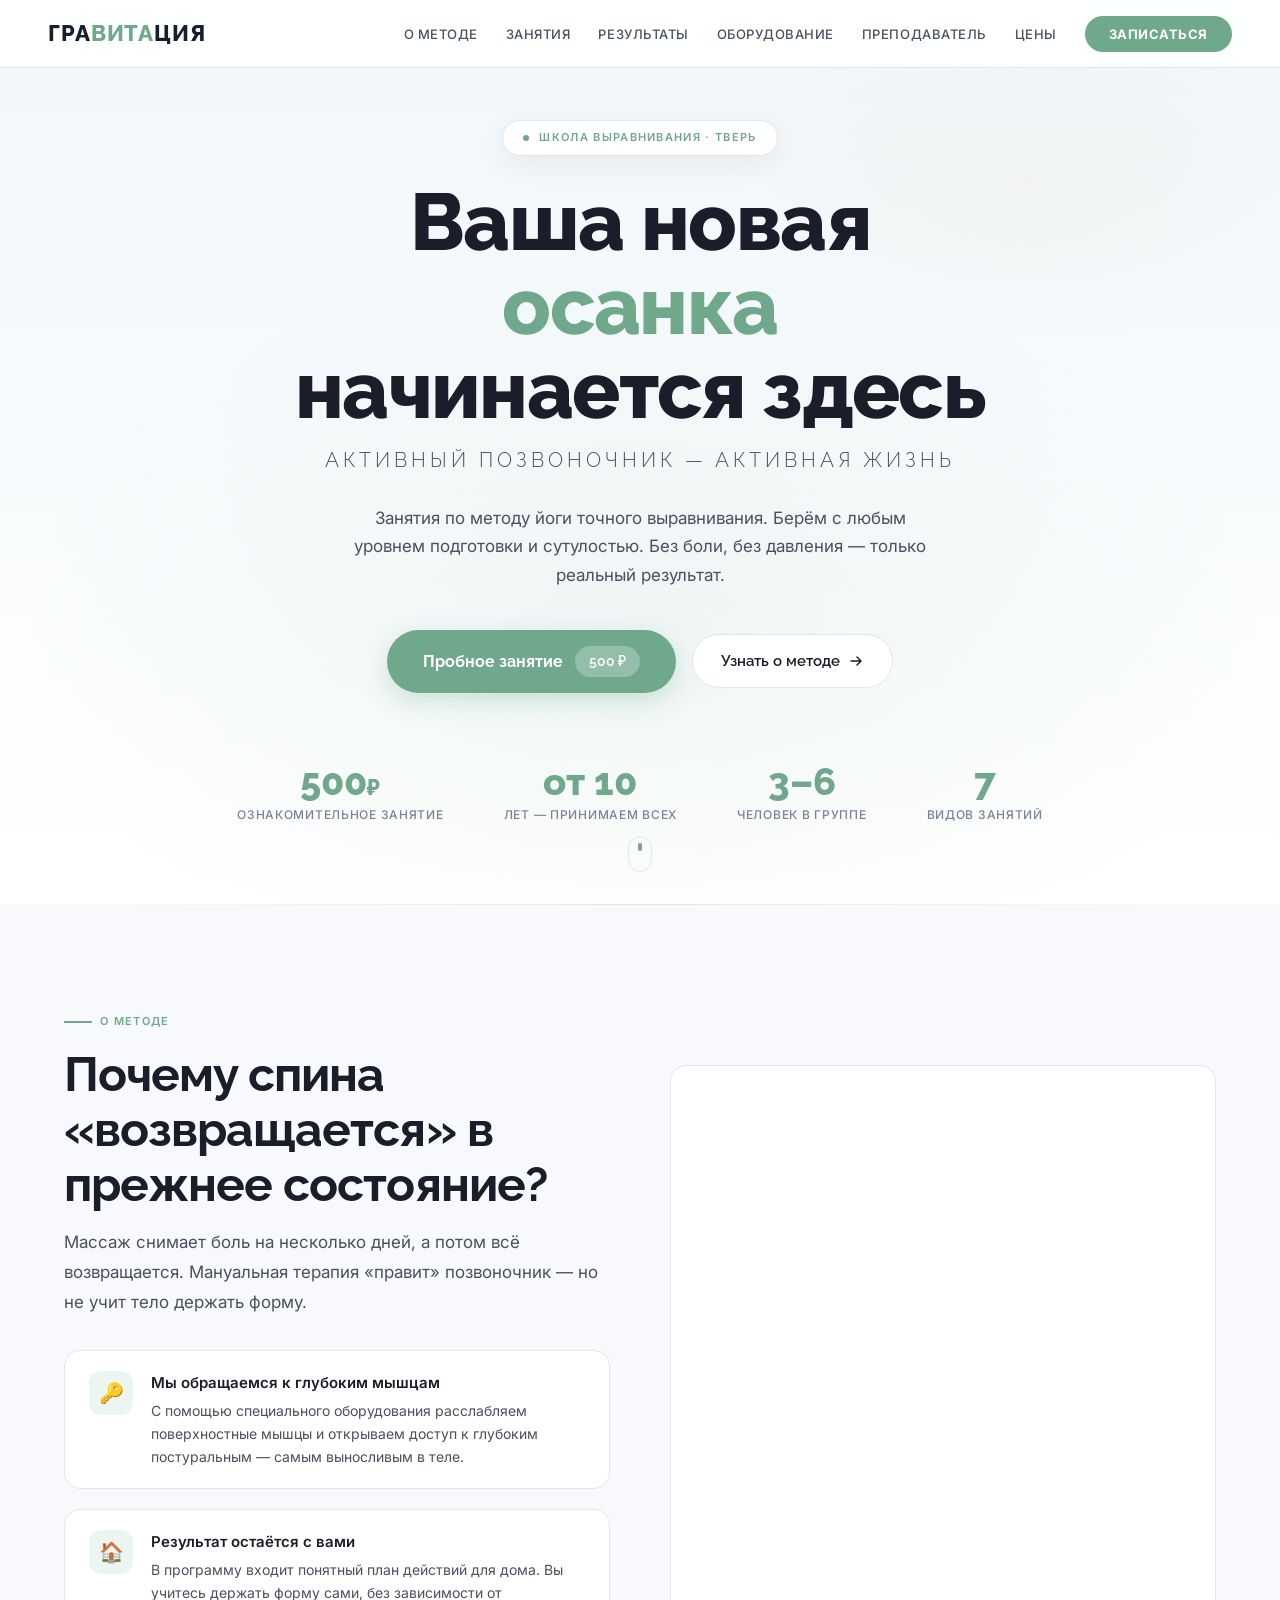
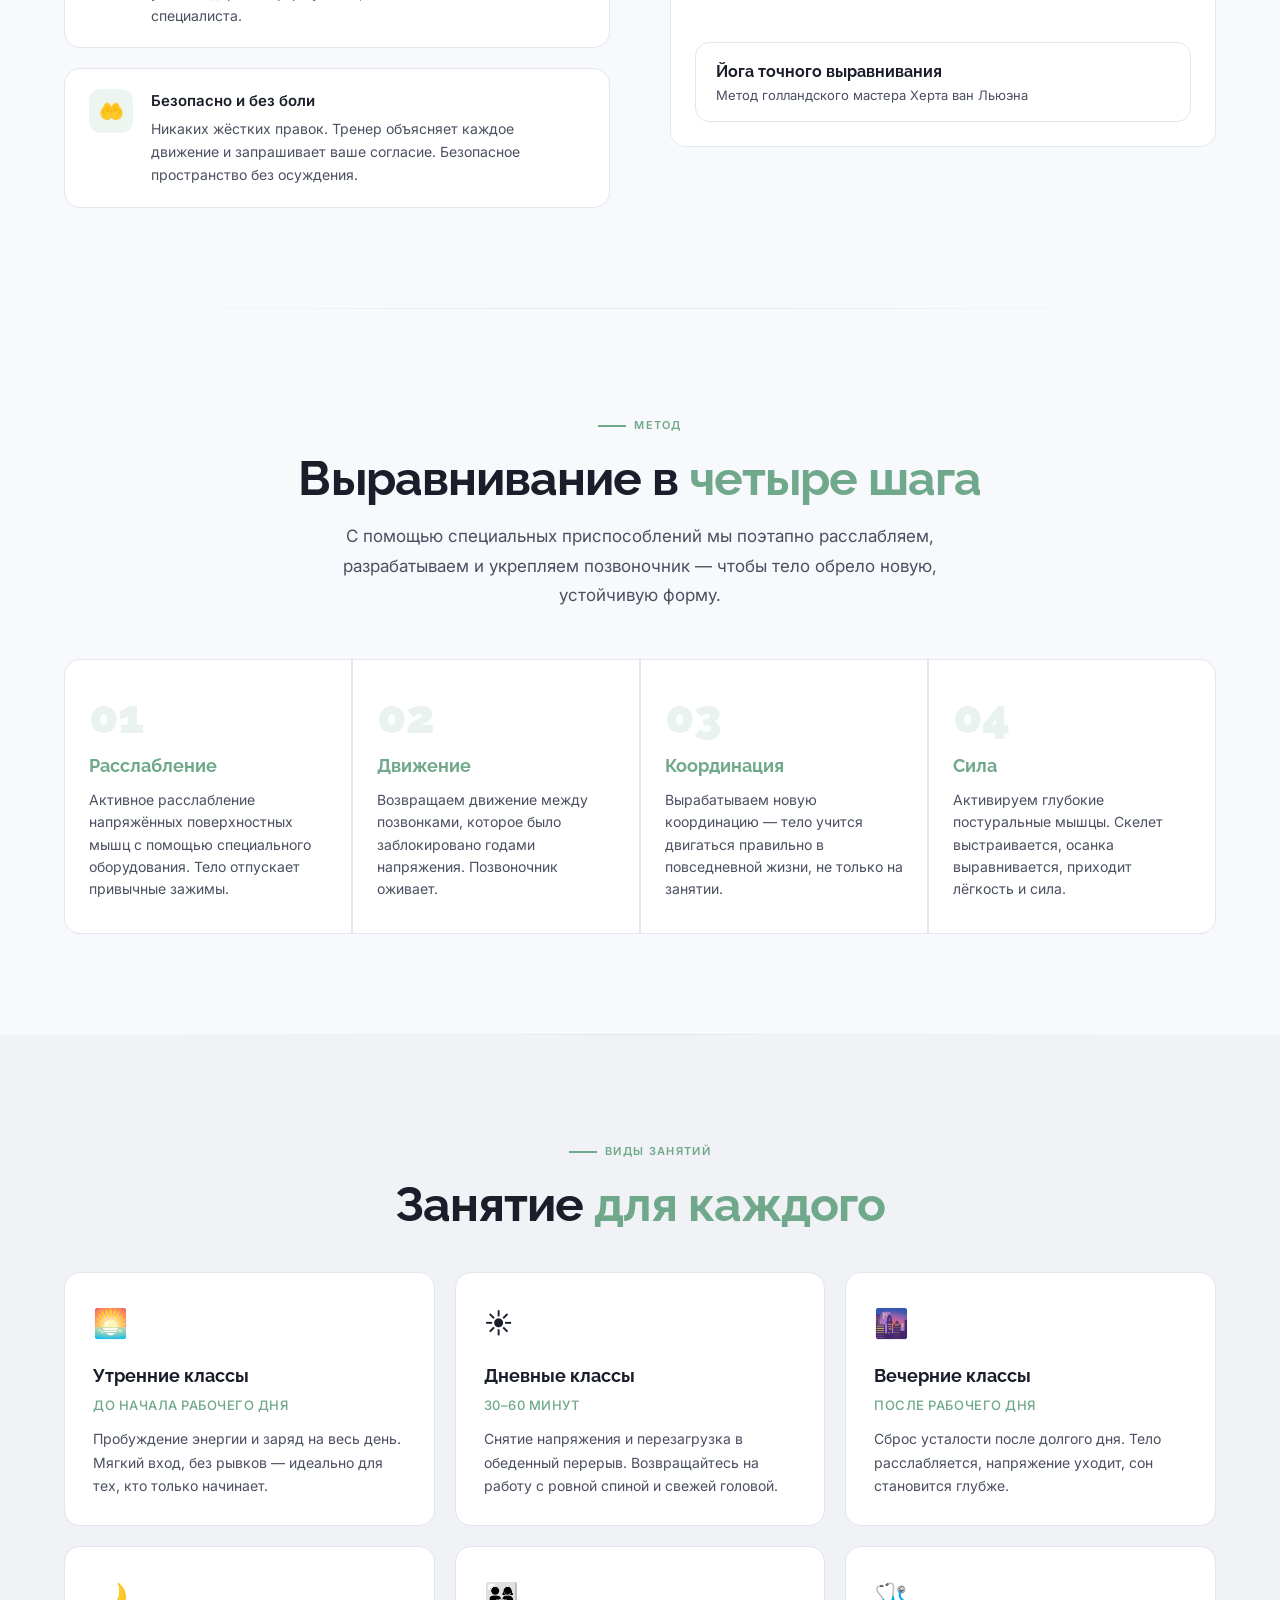
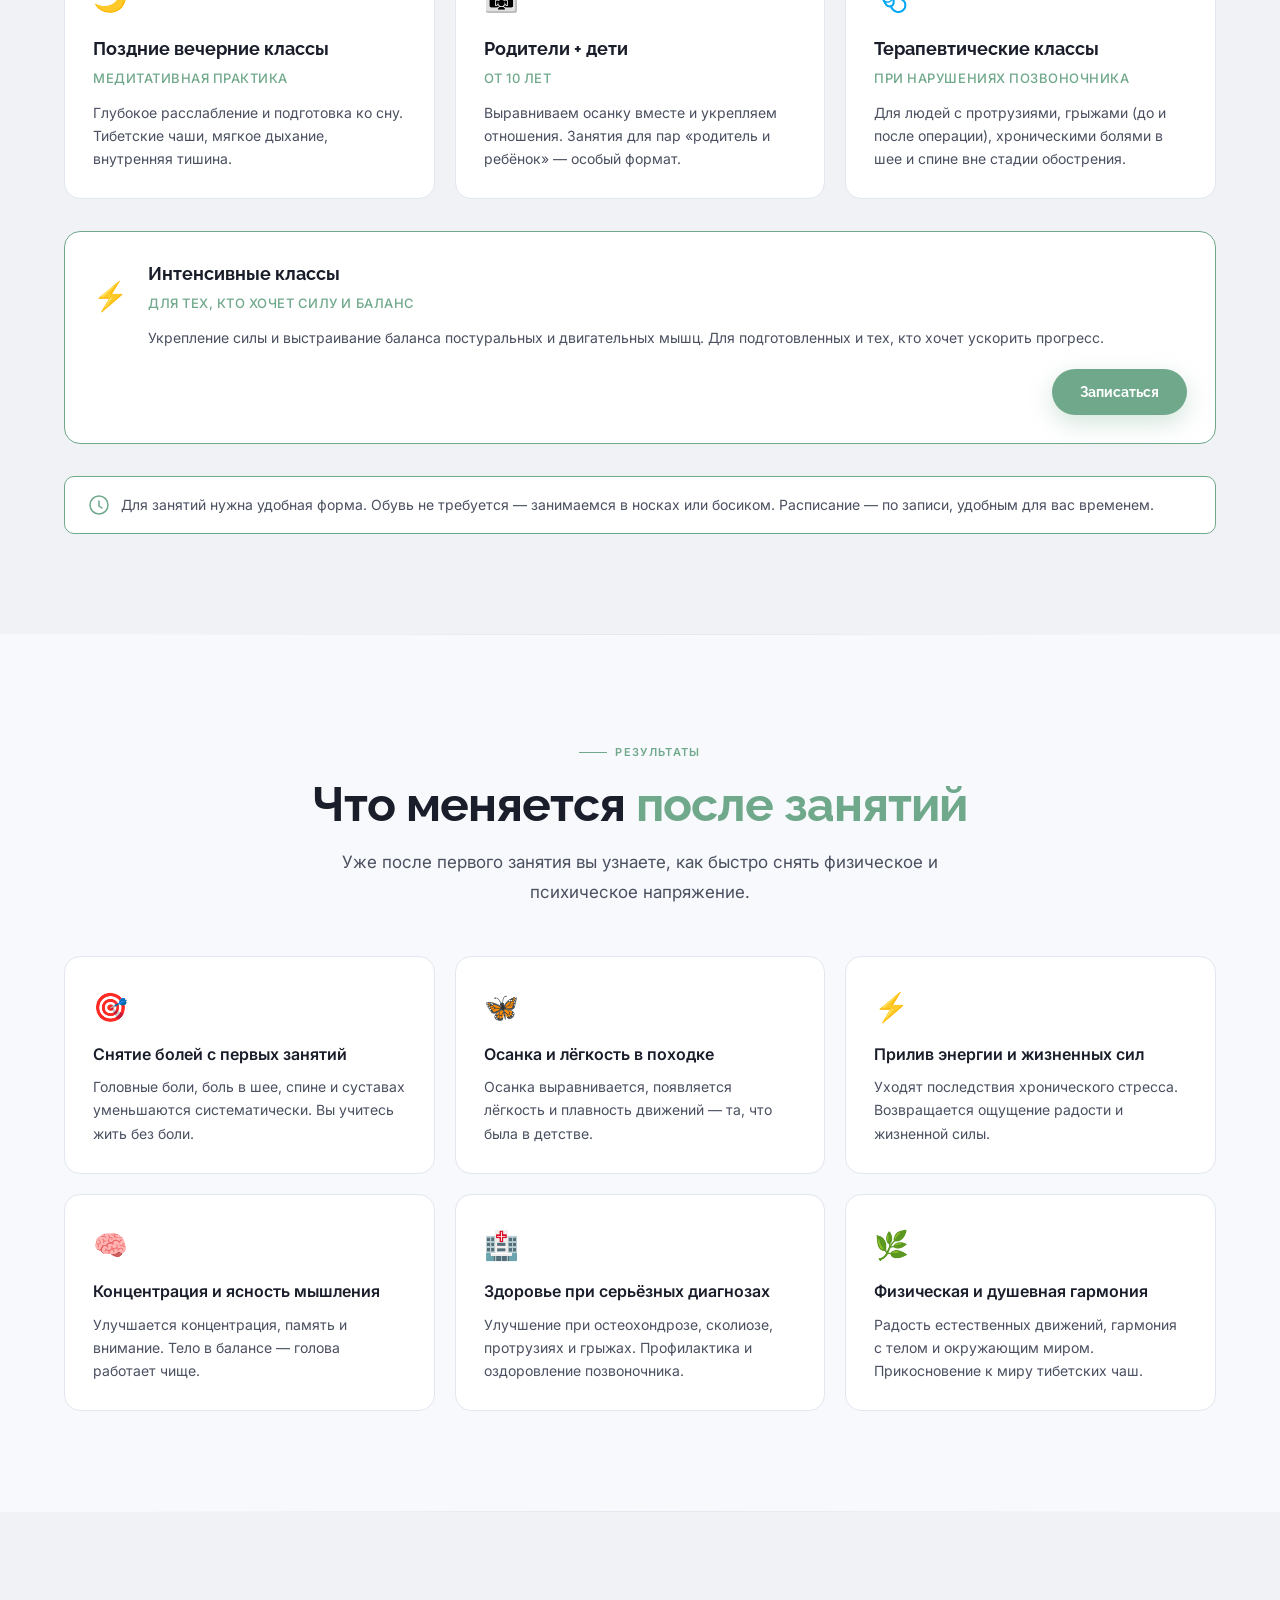
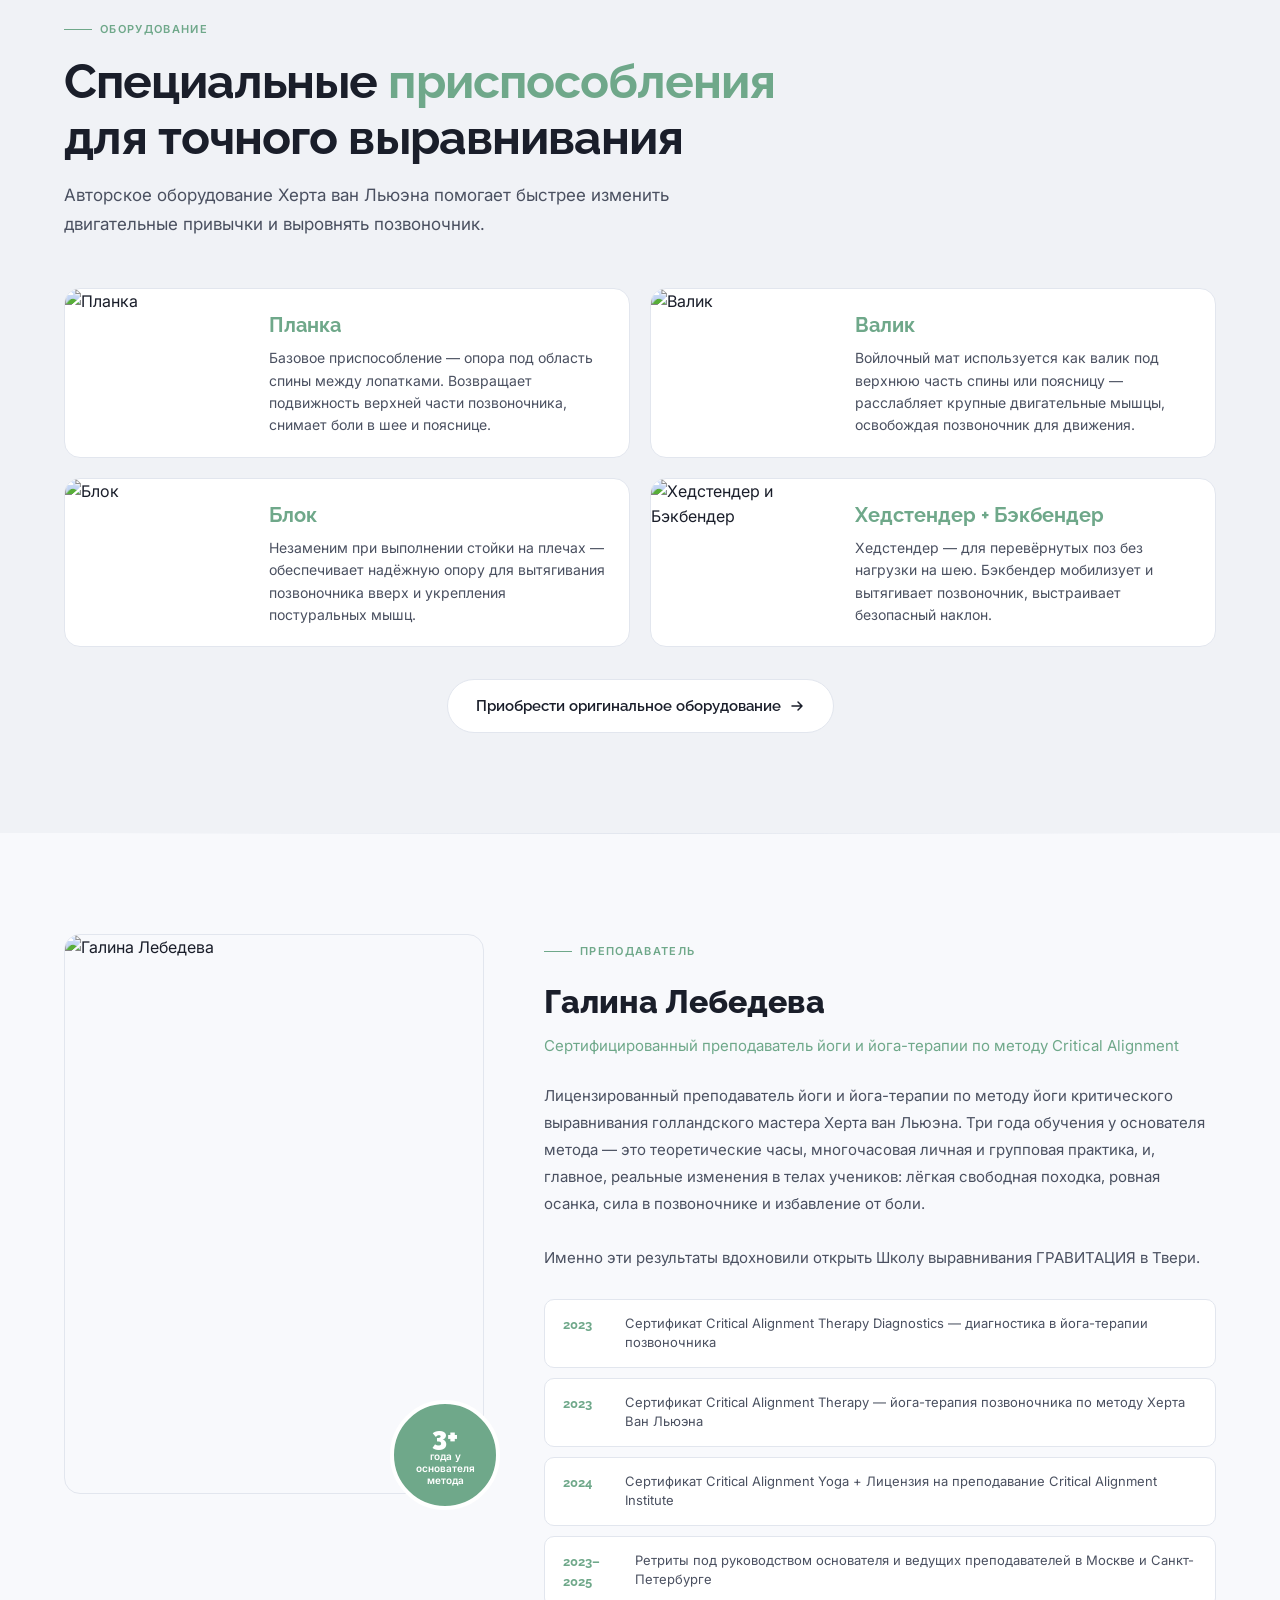
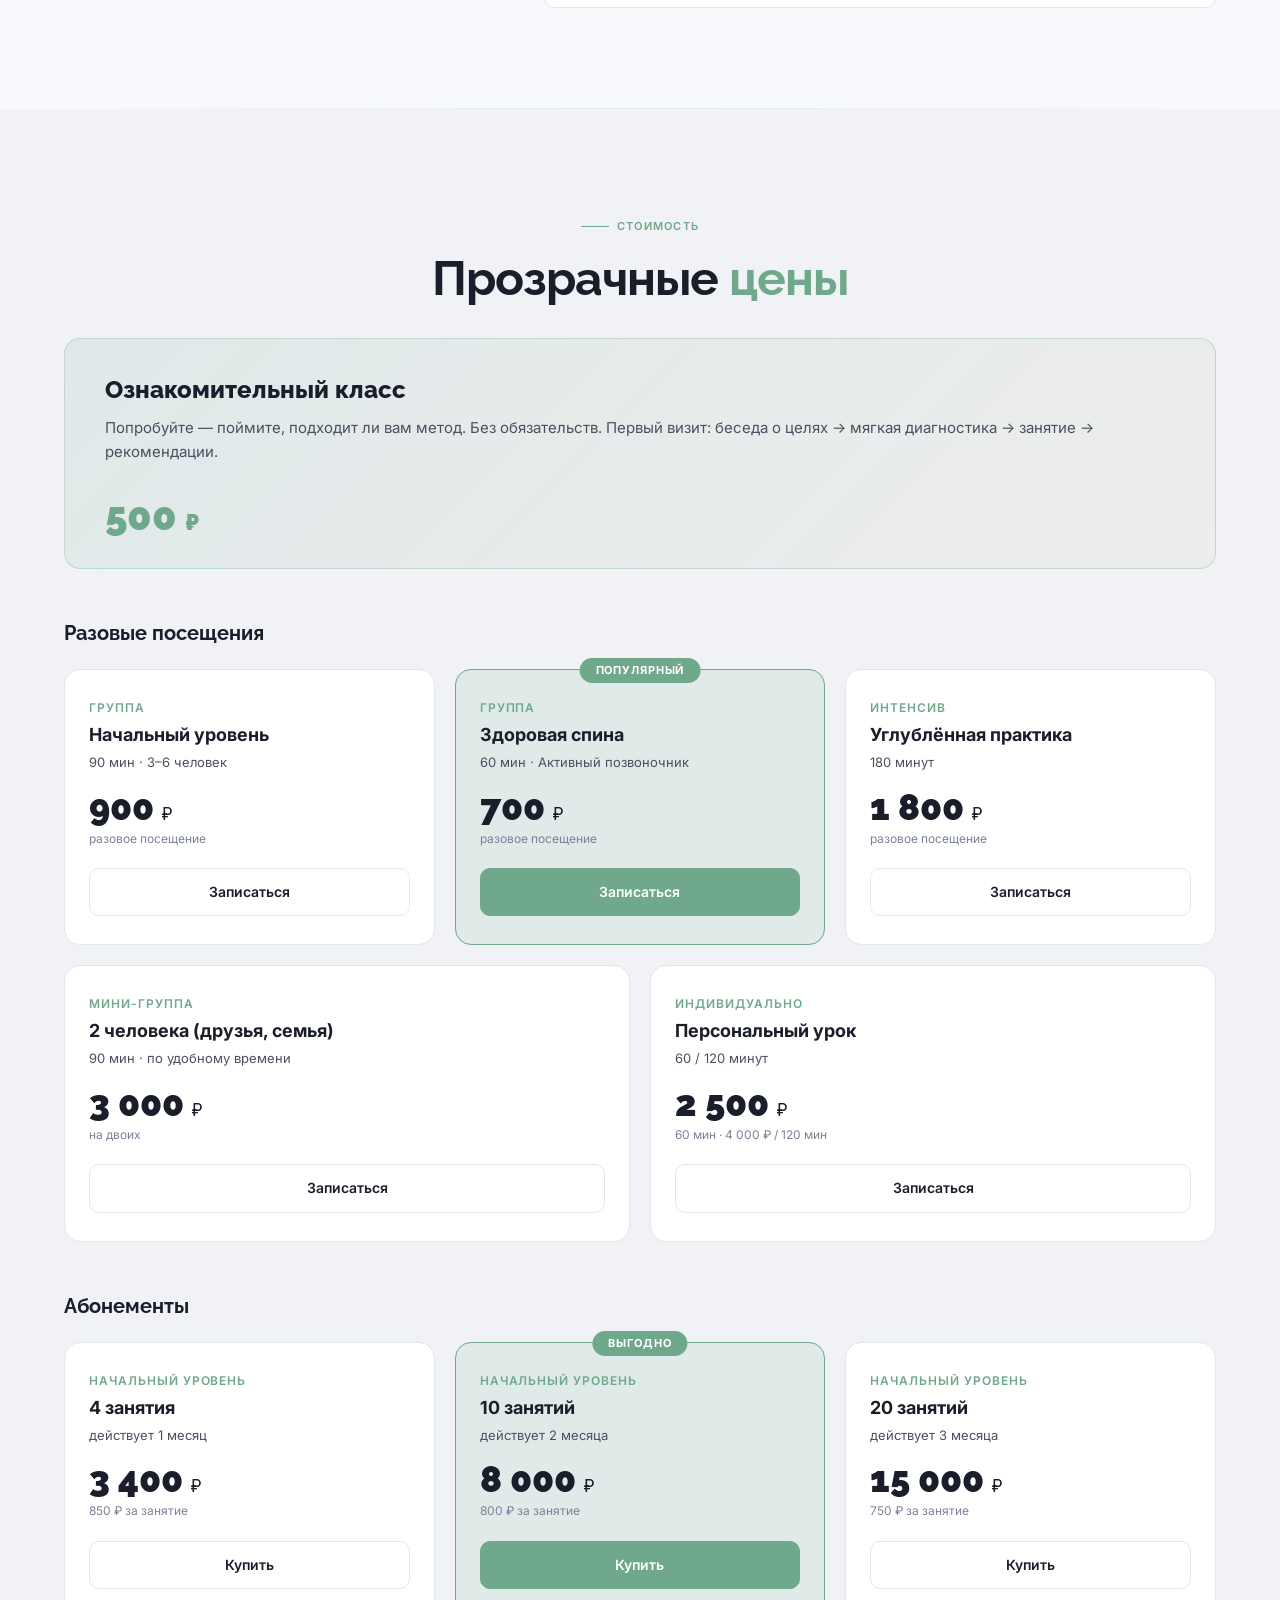
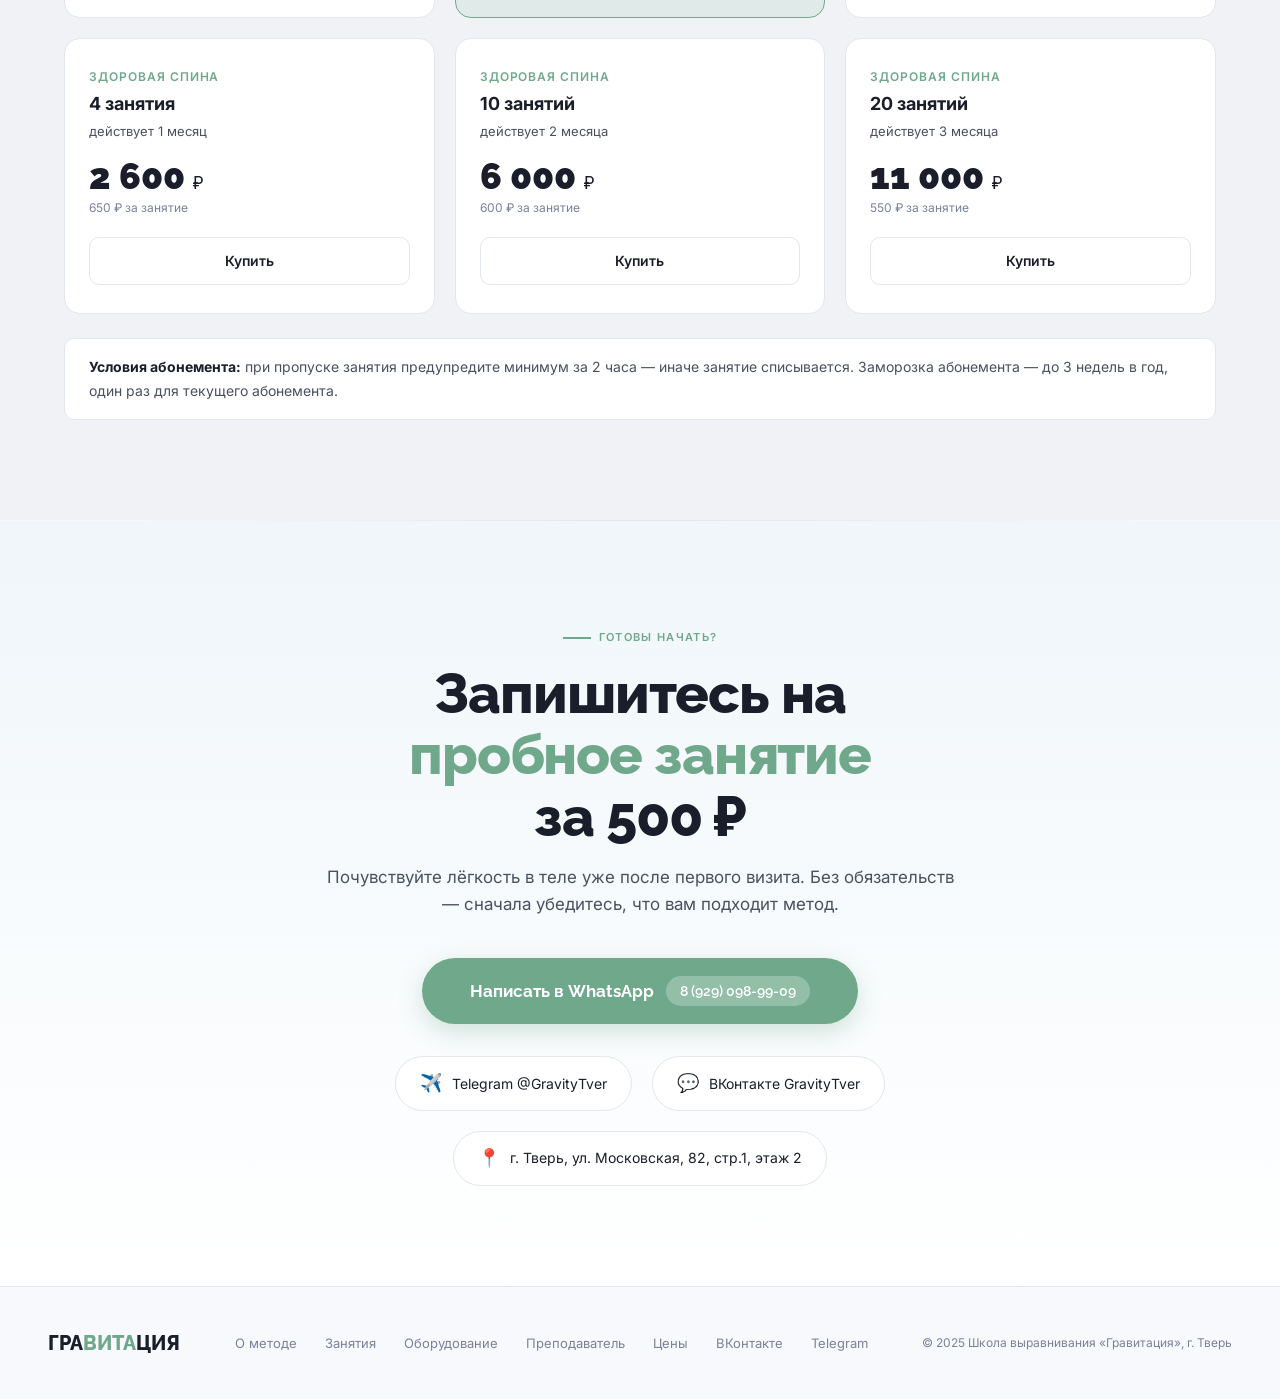
==== gravitacia-tver .html @ f7b8f99d "Update link to yoga studio image" ====
<!DOCTYPE html>
<html lang="ru">
<head>
  <meta charset="UTF-8">
  <meta name="viewport" content="width=device-width, initial-scale=1.0">
  <title>ГРАВИТАЦИЯ — Школа выравнивания</title>
  <link rel="preconnect" href="https://fonts.googleapis.com">
  <link rel="preconnect" href="https://fonts.gstatic.com" crossorigin>
  <link href="https://fonts.googleapis.com/css2?family=Raleway:wght@300;400;500;600;700;800;900&family=Inter:wght@300;400;500;600;700&display=swap" rel="stylesheet">
  <style>
    /* ── RESET & BASE ── */
    *, *::before, *::after { box-sizing: border-box; margin: 0; padding: 0; }

    :root {
      --bg: #f8f9fc;
      --surface: #ffffff;
      --surface2: #f0f2f6;
      --text: #1a1e2a;
      --text-muted: #4a5060;
      --text-dim: #7a8298;
      --border: #e2e6ee;
      --border-hover: #b8c4d4;
      --sage: #6fa88a;
      --sage-light: #9ac7b0;
      --sage-glow: rgba(111, 168, 138, 0.12);
      --gold: #c8a96e;
      --gold-light: #e2cf9e;
      --shadow: 0 8px 30px rgba(0,0,0,0.06);
      --shadow-hover: 0 16px 48px rgba(0,0,0,0.10);
      --radius: 16px;
      --radius-sm: 10px;
      --transition: 0.4s cubic-bezier(0.16, 1, 0.3, 1);
    }

    html { scroll-behavior: smooth; }
    body {
      font-family: 'Inter', sans-serif;
      background: var(--bg);
      color: var(--text);
      line-height: 1.6;
      overflow-x: hidden;
    }

    .container {
      max-width: 1200px;
      margin: 0 auto;
      padding: 0 24px;
    }

    /* ── SCROLLBAR ── */
    ::-webkit-scrollbar { width: 6px; }
    ::-webkit-scrollbar-track { background: var(--bg); }
    ::-webkit-scrollbar-thumb { background: var(--sage); border-radius: 4px; }

    /* ── REVEAL ANIMATIONS ── */
    .reveal {
      opacity: 0;
      transform: translateY(40px);
      transition: opacity 0.8s ease, transform 0.8s ease;
    }
    .reveal.visible {
      opacity: 1;
      transform: translateY(0);
    }
    .reveal-left {
      opacity: 0;
      transform: translateX(-40px);
      transition: opacity 0.8s ease, transform 0.8s ease;
    }
    .reveal-left.visible {
      opacity: 1;
      transform: translateX(0);
    }
    .reveal-right {
      opacity: 0;
      transform: translateX(40px);
      transition: opacity 0.8s ease, transform 0.8s ease;
    }
    .reveal-right.visible {
      opacity: 1;
      transform: translateX(0);
    }
    .reveal-scale {
      opacity: 0;
      transform: scale(0.92);
      transition: opacity 0.8s ease, transform 0.8s ease;
    }
    .reveal-scale.visible {
      opacity: 1;
      transform: scale(1);
    }
    .delay-1 { transition-delay: 0.08s; }
    .delay-2 { transition-delay: 0.16s; }
    .delay-3 { transition-delay: 0.24s; }
    .delay-4 { transition-delay: 0.32s; }
    .delay-5 { transition-delay: 0.40s; }

    /* ── BUTTONS ── */
    .btn-primary {
      display: inline-flex;
      align-items: center;
      gap: 12px;
      background: var(--sage);
      color: #fff;
      padding: 16px 36px;
      border-radius: 60px;
      font-family: 'Raleway', sans-serif;
      font-weight: 700;
      font-size: 16px;
      text-decoration: none;
      transition: var(--transition);
      box-shadow: 0 8px 24px rgba(111, 168, 138, 0.3);
      border: none;
      cursor: pointer;
      white-space: nowrap;
    }
    .btn-primary:hover {
      background: var(--sage-light);
      transform: translateY(-3px);
      box-shadow: 0 16px 40px rgba(111, 168, 138, 0.35);
    }
    .btn-secondary {
      display: inline-flex;
      align-items: center;
      gap: 8px;
      border: 1.5px solid var(--border);
      color: var(--text);
      background: var(--surface);
      padding: 14px 28px;
      border-radius: 60px;
      font-family: 'Raleway', sans-serif;
      font-weight: 600;
      font-size: 15px;
      text-decoration: none;
      transition: var(--transition);
    }
    .btn-secondary:hover {
      border-color: var(--sage);
      background: var(--sage-glow);
      transform: translateY(-3px);
    }
    .btn-price-badge {
      background: rgba(255,255,255,0.25);
      padding: 4px 14px;
      border-radius: 40px;
      font-size: 14px;
      font-weight: 600;
    }

    /* ── NAV ── */
    nav {
      position: fixed;
      top: 0;
      left: 0;
      right: 0;
      z-index: 100;
      display: flex;
      align-items: center;
      justify-content: space-between;
      padding: 16px 48px;
      background: rgba(255,255,255,0.92);
      backdrop-filter: blur(16px);
      border-bottom: 1px solid var(--border);
      transition: var(--transition);
    }
    .nav-logo {
      font-family: 'Raleway', sans-serif;
      font-size: 22px;
      font-weight: 800;
      letter-spacing: 0.04em;
      color: var(--text);
      text-decoration: none;
    }
    .nav-logo span { color: var(--sage); }
    .nav-links {
      display: flex;
      align-items: center;
      gap: 28px;
      list-style: none;
    }
    .nav-links a {
      font-size: 13px;
      font-weight: 500;
      letter-spacing: 0.04em;
      text-transform: uppercase;
      color: var(--text-muted);
      text-decoration: none;
      transition: color 0.2s;
    }
    .nav-links a:hover { color: var(--sage); }
    .nav-cta {
      background: var(--sage);
      color: #fff !important;
      padding: 10px 24px;
      border-radius: 50px;
      font-weight: 700 !important;
      transition: var(--transition) !important;
    }
    .nav-cta:hover { background: var(--sage-light) !important; transform: translateY(-2px); }

    /* ── HERO ── */
    .hero {
      min-height: 100vh;
      display: flex;
      flex-direction: column;
      align-items: center;
      justify-content: center;
      text-align: center;
      padding: 120px 24px 80px;
      position: relative;
      overflow: hidden;
      background: linear-gradient(180deg, #f0f6fa 0%, #ffffff 100%);
    }
    .hero-bg {
      position: absolute;
      inset: 0;
      z-index: 0;
      background:
        radial-gradient(ellipse 70% 60% at 50% 70%, rgba(111,168,138,0.08) 0%, transparent 70%),
        radial-gradient(ellipse 40% 30% at 80% 20%, rgba(200,169,110,0.06) 0%, transparent 60%);
    }
    .hero-content {
      position: relative;
      z-index: 1;
      max-width: 820px;
    }
    .hero-eyebrow {
      display: inline-flex;
      align-items: center;
      gap: 10px;
      font-size: 11px;
      font-weight: 600;
      letter-spacing: 0.12em;
      text-transform: uppercase;
      color: var(--sage);
      margin-bottom: 24px;
      padding: 8px 20px;
      border: 1px solid var(--border);
      border-radius: 60px;
      background: var(--surface);
      box-shadow: var(--shadow);
    }
    .hero-eyebrow::before {
      content: '';
      width: 6px;
      height: 6px;
      border-radius: 50%;
      background: var(--sage);
      animation: pulse-dot 2s infinite;
    }
    @keyframes pulse-dot {
      0%,100% { opacity: 1; transform: scale(1); }
      50% { opacity: 0.4; transform: scale(1.3); }
    }
    .hero-title {
      font-family: 'Raleway', sans-serif;
      font-size: clamp(44px, 7vw, 80px);
      font-weight: 800;
      line-height: 1.05;
      letter-spacing: -0.02em;
      color: var(--text);
      margin-bottom: 12px;
    }
    .hero-title .accent { color: var(--sage); }
    .hero-title .gold { color: var(--gold); }
    .hero-tagline {
      font-family: 'Raleway', sans-serif;
      font-size: clamp(14px, 2vw, 20px);
      font-weight: 300;
      color: var(--text-muted);
      letter-spacing: 0.2em;
      text-transform: uppercase;
      margin-bottom: 28px;
    }
    .hero-desc {
      font-size: 17px;
      line-height: 1.7;
      color: var(--text-muted);
      max-width: 580px;
      margin: 0 auto 40px;
    }
    .hero-actions {
      display: flex;
      align-items: center;
      justify-content: center;
      gap: 16px;
      flex-wrap: wrap;
    }
    .hero-stats {
      display: flex;
      justify-content: center;
      gap: 60px;
      padding-top: 70px;
      flex-wrap: wrap;
      position: relative;
      z-index: 1;
    }
    .hero-stat { text-align: center; }
    .hero-stat-num {
      font-family: 'Raleway', sans-serif;
      font-size: 38px;
      font-weight: 800;
      color: var(--sage);
      line-height: 1;
      margin-bottom: 4px;
    }
    .hero-stat-label {
      font-size: 12px;
      font-weight: 500;
      letter-spacing: 0.06em;
      text-transform: uppercase;
      color: var(--text-dim);
    }
    .scroll-indicator {
      position: absolute;
      bottom: 32px;
      left: 50%;
      transform: translateX(-50%);
      z-index: 1;
      display: flex;
      flex-direction: column;
      align-items: center;
      gap: 8px;
      animation: fadeIn 1s ease 1.2s both;
    }
    .scroll-indicator span {
      font-size: 10px;
      letter-spacing: 0.1em;
      text-transform: uppercase;
      color: var(--text-dim);
    }
    .scroll-dot {
      width: 24px;
      height: 36px;
      border: 1.5px solid var(--border);
      border-radius: 12px;
      position: relative;
    }
    .scroll-dot::after {
      content: '';
      position: absolute;
      top: 6px;
      left: 50%;
      transform: translateX(-50%);
      width: 4px;
      height: 8px;
      background: var(--sage);
      border-radius: 2px;
      animation: scrollBounce 2s ease infinite;
    }
    @keyframes scrollBounce {
      0%,100% { transform: translateX(-50%) translateY(0); }
      50% { transform: translateX(-50%) translateY(14px); }
    }

    /* ── SECTION BASE ── */
    section { position: relative; z-index: 1; }
    .section-pad {
      padding: 100px 0;
    }
    .section-label {
      display: inline-flex;
      align-items: center;
      gap: 8px;
      font-size: 11px;
      font-weight: 600;
      letter-spacing: 0.12em;
      text-transform: uppercase;
      color: var(--sage);
      margin-bottom: 16px;
    }
    .section-label::before {
      content: '';
      width: 28px;
      height: 1.5px;
      background: var(--sage);
    }
    .section-title {
      font-family: 'Raleway', sans-serif;
      font-size: clamp(30px, 4vw, 48px);
      font-weight: 700;
      line-height: 1.15;
      letter-spacing: -0.02em;
      margin-bottom: 16px;
    }
    .section-title em { color: var(--sage); font-style: normal; }
    .section-sub {
      font-size: 17px;
      line-height: 1.75;
      color: var(--text-muted);
      max-width: 620px;
    }
    .text-center { text-align: center; }
    .text-center .section-sub { margin-left: auto; margin-right: auto; }

    /* ── DIVIDER ── */
    .divider {
      height: 1px;
      background: linear-gradient(90deg, transparent, var(--border), transparent);
      max-width: 1100px;
      margin: 0 auto;
    }

    /* ── WHY ── */
    .why-grid {
      display: grid;
      grid-template-columns: 1fr 1fr;
      gap: 60px;
      align-items: center;
    }
    .why-points {
      display: flex;
      flex-direction: column;
      gap: 20px;
      margin-top: 32px;
    }
    .why-point {
      display: flex;
      gap: 18px;
      align-items: flex-start;
      padding: 20px 24px;
      border-radius: var(--radius);
      background: var(--surface);
      border: 1px solid var(--border);
      transition: var(--transition);
    }
    .why-point:hover {
      border-color: var(--sage);
      box-shadow: var(--shadow-hover);
      transform: translateX(6px);
    }
    .why-point-icon {
      width: 44px;
      height: 44px;
      border-radius: 12px;
      background: var(--sage-glow);
      display: flex;
      align-items: center;
      justify-content: center;
      font-size: 20px;
      flex-shrink: 0;
    }
    .why-point-title {
      font-weight: 600;
      font-size: 15px;
      margin-bottom: 4px;
    }
    .why-point-text {
      font-size: 14px;
      line-height: 1.65;
      color: var(--text-muted);
    }
    .why-visual {
      border-radius: var(--radius);
      overflow: hidden;
      aspect-ratio: 4/5;
      border: 1px solid var(--border);
      background: var(--surface);
      position: relative;
    }
    .why-visual img {
      width: 100%;
      height: 100%;
      object-fit: cover;
      transition: var(--transition);
    }
    .why-visual:hover img { transform: scale(1.02); }
    .why-visual-overlay {
      position: absolute;
      inset: 0;
      background: linear-gradient(to top, rgba(255,255,255,0.6) 0%, transparent 60%);
    }
    .why-visual-badge {
      position: absolute;
      bottom: 24px;
      left: 24px;
      right: 24px;
      background: rgba(255,255,255,0.92);
      backdrop-filter: blur(12px);
      border: 1px solid var(--border);
      border-radius: 14px;
      padding: 16px 20px;
    }
    .why-visual-badge-title {
      font-family: 'Raleway', sans-serif;
      font-size: 16px;
      font-weight: 700;
    }
    .why-visual-badge-sub {
      font-size: 13px;
      color: var(--text-muted);
    }

    /* ── STEPS ── */
    .steps-grid {
      display: grid;
      grid-template-columns: repeat(4, 1fr);
      gap: 2px;
      margin-top: 48px;
      border: 1px solid var(--border);
      border-radius: var(--radius);
      overflow: hidden;
      background: var(--border);
    }
    .step-card {
      background: var(--surface);
      padding: 32px 24px;
      transition: var(--transition);
    }
    .step-card:hover {
      background: var(--sage-glow);
    }
    .step-num {
      font-family: 'Raleway', sans-serif;
      font-size: 48px;
      font-weight: 900;
      color: rgba(111,168,138,0.15);
      line-height: 1;
      margin-bottom: 12px;
    }
    .step-title {
      font-family: 'Raleway', sans-serif;
      font-size: 18px;
      font-weight: 700;
      margin-bottom: 8px;
      color: var(--sage);
    }
    .step-text {
      font-size: 14px;
      line-height: 1.6;
      color: var(--text-muted);
    }

    /* ── CLASSES ── */
    .classes-grid {
      display: grid;
      grid-template-columns: repeat(3, 1fr);
      gap: 20px;
      margin-top: 40px;
    }
    .class-card {
      background: var(--surface);
      border: 1px solid var(--border);
      border-radius: var(--radius);
      padding: 28px;
      transition: var(--transition);
    }
    .class-card:hover {
      border-color: var(--sage);
      transform: translateY(-6px);
      box-shadow: var(--shadow-hover);
    }
    .class-card-icon {
      font-size: 28px;
      margin-bottom: 16px;
      display: block;
    }
    .class-card-title {
      font-family: 'Raleway', sans-serif;
      font-size: 18px;
      font-weight: 700;
      margin-bottom: 4px;
    }
    .class-card-time {
      font-size: 13px;
      font-weight: 500;
      color: var(--sage);
      text-transform: uppercase;
      letter-spacing: 0.04em;
      margin-bottom: 12px;
    }
    .class-card-text {
      font-size: 14px;
      line-height: 1.65;
      color: var(--text-muted);
    }

    /* ── RESULTS ── */
    .results-grid {
      display: grid;
      grid-template-columns: repeat(3, 1fr);
      gap: 20px;
      margin-top: 48px;
    }
    .result-card {
      background: var(--surface);
      border: 1px solid var(--border);
      border-radius: var(--radius);
      padding: 28px;
      transition: var(--transition);
    }
    .result-card:hover {
      border-color: var(--sage);
      transform: translateY(-4px);
      box-shadow: var(--shadow-hover);
    }
    .result-icon { font-size: 28px; margin-bottom: 12px; display: block; }
    .result-title { font-weight: 600; font-size: 16px; margin-bottom: 8px; }
    .result-text { font-size: 14px; line-height: 1.65; color: var(--text-muted); }

    /* ── EQUIPMENT ── */
    .equip-grid {
      display: grid;
      grid-template-columns: repeat(2, 1fr);
      gap: 20px;
      margin-top: 48px;
    }
    .equip-card {
      display: grid;
      grid-template-columns: 180px 1fr;
      background: var(--surface);
      border: 1px solid var(--border);
      border-radius: var(--radius);
      overflow: hidden;
      transition: var(--transition);
    }
    .equip-card:hover {
      border-color: var(--sage);
      transform: translateY(-4px);
      box-shadow: var(--shadow-hover);
    }
    .equip-card-img {
      overflow: hidden;
    }
    .equip-card-img img {
      width: 100%;
      height: 100%;
      object-fit: cover;
      transition: var(--transition);
    }
    .equip-card:hover .equip-card-img img { transform: scale(1.05); }
    .equip-card-body {
      padding: 20px 24px;
      display: flex;
      flex-direction: column;
      justify-content: center;
    }
    .equip-card-name {
      font-family: 'Raleway', sans-serif;
      font-size: 20px;
      font-weight: 700;
      color: var(--sage);
      margin-bottom: 6px;
    }
    .equip-card-text {
      font-size: 14px;
      line-height: 1.6;
      color: var(--text-muted);
    }

    /* ── TEACHER ── */
    .teacher-grid {
      display: grid;
      grid-template-columns: 1fr 1.6fr;
      gap: 60px;
      align-items: start;
    }
    .teacher-photo-wrap {
      position: relative;
    }
    .teacher-photo {
      border-radius: var(--radius);
      overflow: hidden;
      aspect-ratio: 3/4;
      border: 1px solid var(--border);
    }
    .teacher-photo img {
      width: 100%;
      height: 100%;
      object-fit: cover;
    }
    .teacher-photo-badge {
      position: absolute;
      bottom: -16px;
      right: -16px;
      width: 110px;
      height: 110px;
      border-radius: 50%;
      background: var(--sage);
      display: flex;
      flex-direction: column;
      align-items: center;
      justify-content: center;
      text-align: center;
      padding: 12px;
      border: 4px solid var(--surface);
      color: #fff;
    }
    .teacher-photo-badge-num {
      font-family: 'Raleway', sans-serif;
      font-size: 26px;
      font-weight: 900;
      line-height: 1;
    }
    .teacher-photo-badge-text {
      font-size: 10px;
      font-weight: 600;
      line-height: 1.2;
    }
    .teacher-name {
      font-family: 'Raleway', sans-serif;
      font-size: 32px;
      font-weight: 800;
      margin-bottom: 6px;
    }
    .teacher-role {
      color: var(--sage);
      font-size: 15px;
      margin-bottom: 24px;
    }
    .teacher-bio {
      font-size: 15px;
      line-height: 1.8;
      color: var(--text-muted);
      margin-bottom: 28px;
    }
    .certs {
      display: flex;
      flex-direction: column;
      gap: 10px;
    }
    .cert {
      display: flex;
      align-items: flex-start;
      gap: 14px;
      padding: 14px 18px;
      border-radius: var(--radius-sm);
      border: 1px solid var(--border);
      background: var(--surface);
      transition: var(--transition);
    }
    .cert:hover { border-color: var(--sage); }
    .cert-year {
      font-family: 'Raleway', sans-serif;
      font-size: 13px;
      font-weight: 700;
      color: var(--sage);
      min-width: 48px;
      padding-top: 1px;
    }
    .cert-text {
      font-size: 13px;
      line-height: 1.5;
      color: var(--text-muted);
    }

    /* ── PRICING ── */
    .intro-promo {
      background: linear-gradient(135deg, var(--sage-glow), rgba(200,169,110,0.06));
      border: 1px solid rgba(111,168,138,0.3);
      border-radius: var(--radius);
      padding: 32px 40px;
      display: flex;
      align-items: center;
      justify-content: space-between;
      gap: 32px;
      flex-wrap: wrap;
      margin-top: 32px;
    }
    .intro-promo-text h3 {
      font-family: 'Raleway', sans-serif;
      font-size: 24px;
      font-weight: 800;
      margin-bottom: 6px;
    }
    .intro-promo-text p {
      font-size: 15px;
      color: var(--text-muted);
    }
    .intro-promo-price .new {
      font-family: 'Raleway', sans-serif;
      font-size: 40px;
      font-weight: 900;
      color: var(--sage);
      line-height: 1;
    }
    .intro-promo-price .rub { font-size: 22px; }

    .pricing-grid {
      display: grid;
      grid-template-columns: repeat(3, 1fr);
      gap: 20px;
      margin-top: 20px;
    }
    .price-card {
      background: var(--surface);
      border: 1px solid var(--border);
      border-radius: var(--radius);
      padding: 28px 24px;
      transition: var(--transition);
      position: relative;
    }
    .price-card:hover {
      border-color: var(--sage);
      transform: translateY(-4px);
      box-shadow: var(--shadow-hover);
    }
    .price-card.featured {
      border-color: var(--sage);
      background: var(--sage-glow);
    }
    .price-card-badge {
      position: absolute;
      top: -12px;
      left: 50%;
      transform: translateX(-50%);
      background: var(--sage);
      color: #fff;
      font-size: 11px;
      font-weight: 700;
      letter-spacing: 0.08em;
      text-transform: uppercase;
      padding: 4px 16px;
      border-radius: 30px;
      white-space: nowrap;
    }
    .price-card-name {
      font-size: 12px;
      font-weight: 600;
      letter-spacing: 0.08em;
      text-transform: uppercase;
      color: var(--sage);
      margin-bottom: 4px;
    }
    .price-card-title {
      font-size: 18px;
      font-weight: 700;
      margin-bottom: 2px;
    }
    .price-card-dur {
      font-size: 13px;
      color: var(--text-muted);
      margin-bottom: 16px;
    }
    .price-card-price {
      font-family: 'Raleway', sans-serif;
      font-size: 36px;
      font-weight: 900;
      line-height: 1;
      margin-bottom: 4px;
    }
    .price-card-price span { font-size: 18px; font-weight: 500; }
    .price-card-note {
      font-size: 12px;
      color: var(--text-dim);
      margin-bottom: 20px;
    }
    .price-card-link {
      display: inline-flex;
      align-items: center;
      justify-content: center;
      width: 100%;
      padding: 12px;
      border-radius: 10px;
      border: 1px solid var(--border);
      color: var(--text);
      font-weight: 600;
      font-size: 14px;
      text-decoration: none;
      transition: var(--transition);
    }
    .price-card-link:hover {
      background: var(--sage);
      color: #fff;
      border-color: var(--sage);
    }
    .price-card.featured .price-card-link {
      background: var(--sage);
      color: #fff;
      border-color: var(--sage);
    }
    .price-card.featured .price-card-link:hover {
      background: var(--sage-light);
    }

    .pricing-sub-grid {
      display: grid;
      grid-template-columns: repeat(3, 1fr);
      gap: 20px;
      margin-top: 20px;
    }

    .pricing-note {
      margin-top: 24px;
      padding: 16px 24px;
      border-radius: var(--radius-sm);
      border: 1px solid var(--border);
      background: var(--surface);
      font-size: 14px;
      color: var(--text-muted);
      line-height: 1.7;
    }

    /* ── CTA ── */
    .cta-section {
      padding: 100px 0;
      text-align: center;
      position: relative;
      overflow: hidden;
      background: linear-gradient(180deg, #f0f6fa 0%, #ffffff 100%);
    }
    .cta-inner {
      max-width: 640px;
      margin: 0 auto;
      position: relative;
      z-index: 1;
    }
    .cta-title {
      font-family: 'Raleway', sans-serif;
      font-size: clamp(32px, 4.5vw, 56px);
      font-weight: 800;
      line-height: 1.1;
      letter-spacing: -0.02em;
      margin-bottom: 16px;
    }
    .cta-title em { color: var(--sage); font-style: normal; }
    .cta-sub {
      font-size: 17px;
      color: var(--text-muted);
      margin-bottom: 40px;
    }
    .cta-contacts {
      display: flex;
      justify-content: center;
      gap: 20px;
      flex-wrap: wrap;
      margin-top: 32px;
    }
    .cta-contact {
      display: inline-flex;
      align-items: center;
      gap: 10px;
      padding: 12px 24px;
      border-radius: 50px;
      border: 1px solid var(--border);
      background: var(--surface);
      color: var(--text);
      text-decoration: none;
      font-size: 14px;
      transition: var(--transition);
    }
    .cta-contact:hover {
      border-color: var(--sage);
      color: var(--sage);
      transform: translateY(-2px);
    }
    .cta-contact-icon { font-size: 18px; }

    /* ── FOOTER ── */
    footer {
      border-top: 1px solid var(--border);
      padding: 40px 48px;
      display: flex;
      align-items: center;
      justify-content: space-between;
      flex-wrap: wrap;
      gap: 24px;
    }
    .footer-logo {
      font-family: 'Raleway', sans-serif;
      font-size: 20px;
      font-weight: 800;
      color: var(--text);
      text-decoration: none;
    }
    .footer-logo span { color: var(--sage); }
    .footer-links {
      display: flex;
      gap: 28px;
      list-style: none;
      flex-wrap: wrap;
    }
    .footer-links a {
      font-size: 13px;
      color: var(--text-dim);
      text-decoration: none;
      transition: color 0.2s;
    }
    .footer-links a:hover { color: var(--sage); }
    .footer-copy {
      font-size: 12px;
      color: var(--text-dim);
    }

    /* ── RESPONSIVE ── */
    @media (max-width: 1024px) {
      .why-grid { grid-template-columns: 1fr; }
      .teacher-grid { grid-template-columns: 1fr; }
      .steps-grid { grid-template-columns: repeat(2, 1fr); }
      .classes-grid { grid-template-columns: 1fr 1fr; }
      .results-grid { grid-template-columns: 1fr 1fr; }
      .pricing-grid { grid-template-columns: 1fr 1fr; }
      .pricing-sub-grid { grid-template-columns: 1fr 1fr; }
    }

    @media (max-width: 768px) {
      nav { padding: 14px 20px; }
      .nav-links { display: none; }
      .section-pad { padding: 60px 0; }
      .hero { padding: 100px 16px 60px; }
      .hero-stats { gap: 30px; }
      .equip-grid { grid-template-columns: 1fr; }
      .equip-card { grid-template-columns: 1fr; }
      .equip-card-img { height: 160px; }
      .steps-grid { grid-template-columns: 1fr; }
      .classes-grid { grid-template-columns: 1fr; }
      .results-grid { grid-template-columns: 1fr; }
      .pricing-grid { grid-template-columns: 1fr; }
      .pricing-sub-grid { grid-template-columns: 1fr; }
      .intro-promo { flex-direction: column; text-align: center; }
      .intro-promo-price { text-align: center; }
      footer { flex-direction: column; align-items: flex-start; padding: 24px; }
      .footer-links { gap: 16px; }
      .container { padding: 0 16px; }
    }

    @media (max-width: 480px) {
      .hero-title { font-size: 32px; }
      .hero-stats { gap: 20px; flex-direction: column; }
      .hero-stat-num { font-size: 30px; }
      .btn-primary, .btn-secondary { width: 100%; justify-content: center; }
      .hero-actions { flex-direction: column; width: 100%; }
      .cta-contacts { flex-direction: column; align-items: center; }
    }

    /* ── UTILITY ── */
    .mt-32 { margin-top: 32px; }
    .mb-16 { margin-bottom: 16px; }
  </style>
</head>
<body>

<!-- ─── NAV ─── -->
<nav>
  <a href="#" class="nav-logo">ГРА<span>ВИТА</span>ЦИЯ</a>
  <ul class="nav-links">
    <li><a href="#why">О методе</a></li>
    <li><a href="#classes">Занятия</a></li>
    <li><a href="#results">Результаты</a></li>
    <li><a href="#equipment">Оборудование</a></li>
    <li><a href="#teacher">Преподаватель</a></li>
    <li><a href="#pricing">Цены</a></li>
    <li><a href="https://wa.me/79290989909?text=%D0%97%D0%B4%D1%80%D0%B0%D0%B2%D1%81%D1%82%D0%B2%D1%83%D0%B9%D1%82%D0%B5!%20%D0%9C%D0%B5%D0%BD%D1%8F%20%D0%B8%D0%BD%D1%82%D0%B5%D1%80%D0%B5%D1%81%D1%83%D0%B5%D1%82%20%D0%BF%D1%80%D0%BE%D0%B1%D0%BD%D0%BE%D0%B5%20%D0%B7%D0%B0%D0%BD%D1%8F%D1%82%D0%B8%D0%B5!" class="nav-cta">Записаться</a></li>
  </ul>
</nav>

<!-- ─── HERO ─── -->
<section class="hero">
  <div class="hero-bg"></div>
  <div class="hero-content">
    <div class="hero-eyebrow">Школа выравнивания · Тверь</div>
    <h1 class="hero-title">
      Ваша новая<br><span class="accent">осанка</span><br>начинается здесь
    </h1>
    <p class="hero-tagline">Активный позвоночник — активная жизнь</p>
    <p class="hero-desc">
      Занятия по методу йоги точного выравнивания. Берём с любым уровнем подготовки и сутулостью. Без боли, без давления — только реальный результат.
    </p>
    <div class="hero-actions">
      <a href="https://wa.me/79290989909?text=%D0%97%D0%B4%D1%80%D0%B0%D0%B2%D1%81%D1%82%D0%B2%D1%83%D0%B9%D1%82%D0%B5!%20%D0%9C%D0%B5%D0%BD%D1%8F%20%D0%B8%D0%BD%D1%82%D0%B5%D1%80%D0%B5%D1%81%D1%83%D0%B5%D1%82%20%D0%BF%D1%80%D0%BE%D0%B1%D0%BD%D0%BE%D0%B5%20%D0%B7%D0%B0%D0%BD%D1%8F%D1%82%D0%B8%D0%B5!" class="btn-primary">
        Пробное занятие
        <span class="btn-price-badge">500 ₽</span>
      </a>
      <a href="#why" class="btn-secondary">
        Узнать о методе
        <svg width="16" height="16" viewBox="0 0 16 16" fill="none"><path d="M3 8h10M9 4l4 4-4 4" stroke="currentColor" stroke-width="1.5" stroke-linecap="round" stroke-linejoin="round"/></svg>
      </a>
    </div>
  </div>

  <div class="hero-stats">
    <div class="hero-stat reveal delay-1">
      <div class="hero-stat-num">500<span style="font-size:22px">₽</span></div>
      <div class="hero-stat-label">ознакомительное занятие</div>
    </div>
    <div class="hero-stat reveal delay-2">
      <div class="hero-stat-num">от 10</div>
      <div class="hero-stat-label">лет — принимаем всех</div>
    </div>
    <div class="hero-stat reveal delay-3">
      <div class="hero-stat-num">3–6</div>
      <div class="hero-stat-label">человек в группе</div>
    </div>
    <div class="hero-stat reveal delay-4">
      <div class="hero-stat-num">7</div>
      <div class="hero-stat-label">видов занятий</div>
    </div>
  </div>

  <div class="scroll-indicator">
      <div class="scroll-dot"></div>
  </div>
</section>

<div class="divider"></div>

<!-- ─── WHY ─── -->
<section id="why" class="section-pad">
  <div class="container">
    <div class="why-grid">
      <div class="reveal-left">
        <div class="section-label">О методе</div>
        <h2 class="section-title">Почему спина<br>«возвращается» в прежнее состояние?</h2>
        <p class="section-sub">Массаж снимает боль на несколько дней, а потом всё возвращается. Мануальная терапия «правит» позвоночник — но не учит тело держать форму.</p>

        <div class="why-points">
          <div class="why-point">
            <div class="why-point-icon">🔑</div>
            <div>
              <div class="why-point-title">Мы обращаемся к глубоким мышцам</div>
              <div class="why-point-text">С помощью специального оборудования расслабляем поверхностные мышцы и открываем доступ к глубоким постуральным — самым выносливым в теле.</div>
            </div>
          </div>
          <div class="why-point">
            <div class="why-point-icon">🏠</div>
            <div>
              <div class="why-point-title">Результат остаётся с вами</div>
              <div class="why-point-text">В программу входит понятный план действий для дома. Вы учитесь держать форму сами, без зависимости от специалиста.</div>
            </div>
          </div>
          <div class="why-point">
            <div class="why-point-icon">🤲</div>
            <div>
              <div class="why-point-title">Безопасно и без боли</div>
              <div class="why-point-text">Никаких жёстких правок. Тренер объясняет каждое движение и запрашивает ваше согласие. Безопасное пространство без осуждения.</div>
            </div>
          </div>
        </div>
      </div>

      <div class="why-visual reveal-right">
        <a href="ftp://fh791006_gr1@fh791006.beget.tech/gravitaziya_logo-05.png" alt="Занятие в студии Гравитация" loading="lazy"></a>
        <div class="why-visual-overlay"></div>
        <div class="why-visual-badge">
          <div class="why-visual-badge-title">Йога точного выравнивания</div>
          <div class="why-visual-badge-sub">Метод голландского мастера Херта ван Льюэна</div>
        </div>
      </div>
    </div>
  </div>
</section>

<div class="divider"></div>

<!-- ─── STEPS ─── -->
<section id="method" class="section-pad">
  <div class="container">
    <div class="text-center reveal">
      <div class="section-label" style="justify-content:center;">Метод</div>
      <h2 class="section-title" style="text-align:center;">Выравнивание в <em>четыре шага</em></h2>
      <p class="section-sub" style="margin:0 auto;">С помощью специальных приспособлений мы поэтапно расслабляем, разрабатываем и укрепляем позвоночник — чтобы тело обрело новую, устойчивую форму.</p>
    </div>

    <div class="steps-grid">
      <div class="step-card reveal delay-1">
        <div class="step-num">01</div>
        <div class="step-title">Расслабление</div>
        <div class="step-text">Активное расслабление напряжённых поверхностных мышц с помощью специального оборудования. Тело отпускает привычные зажимы.</div>
      </div>
      <div class="step-card reveal delay-2">
        <div class="step-num">02</div>
        <div class="step-title">Движение</div>
        <div class="step-text">Возвращаем движение между позвонками, которое было заблокировано годами напряжения. Позвоночник оживает.</div>
      </div>
      <div class="step-card reveal delay-3">
        <div class="step-num">03</div>
        <div class="step-title">Координация</div>
        <div class="step-text">Вырабатываем новую координацию — тело учится двигаться правильно в повседневной жизни, не только на занятии.</div>
      </div>
      <div class="step-card reveal delay-4">
        <div class="step-num">04</div>
        <div class="step-title">Сила</div>
        <div class="step-text">Активируем глубокие постуральные мышцы. Скелет выстраивается, осанка выравнивается, приходит лёгкость и сила.</div>
      </div>
    </div>
  </div>
</section>

<div class="divider"></div>

<!-- ─── CLASSES ─── -->
<section id="classes" class="section-pad" style="background: var(--surface2);">
  <div class="container">
    <div class="text-center reveal">
      <div class="section-label" style="justify-content:center;">Виды занятий</div>
      <h2 class="section-title" style="text-align:center;">Занятие <em>для каждого</em></h2>
    </div>

    <div class="classes-grid">
      <div class="class-card reveal delay-1">
        <span class="class-card-icon">🌅</span>
        <div class="class-card-title">Утренние классы</div>
        <div class="class-card-time">до начала рабочего дня</div>
        <div class="class-card-text">Пробуждение энергии и заряд на весь день. Мягкий вход, без рывков — идеально для тех, кто только начинает.</div>
      </div>
      <div class="class-card reveal delay-2">
        <span class="class-card-icon">☀️</span>
        <div class="class-card-title">Дневные классы</div>
        <div class="class-card-time">30–60 минут</div>
        <div class="class-card-text">Снятие напряжения и перезагрузка в обеденный перерыв. Возвращайтесь на работу с ровной спиной и свежей головой.</div>
      </div>
      <div class="class-card reveal delay-3">
        <span class="class-card-icon">🌆</span>
        <div class="class-card-title">Вечерние классы</div>
        <div class="class-card-time">после рабочего дня</div>
        <div class="class-card-text">Сброс усталости после долгого дня. Тело расслабляется, напряжение уходит, сон становится глубже.</div>
      </div>
      <div class="class-card reveal delay-1">
        <span class="class-card-icon">🌙</span>
        <div class="class-card-title">Поздние вечерние классы</div>
        <div class="class-card-time">медитативная практика</div>
        <div class="class-card-text">Глубокое расслабление и подготовка ко сну. Тибетские чаши, мягкое дыхание, внутренняя тишина.</div>
      </div>
      <div class="class-card reveal delay-2">
        <span class="class-card-icon">👨‍👩‍👧</span>
        <div class="class-card-title">Родители + дети</div>
        <div class="class-card-time">от 10 лет</div>
        <div class="class-card-text">Выравниваем осанку вместе и укрепляем отношения. Занятия для пар «родитель и ребёнок» — особый формат.</div>
      </div>
      <div class="class-card reveal delay-3">
        <span class="class-card-icon">🩺</span>
        <div class="class-card-title">Терапевтические классы</div>
        <div class="class-card-time">при нарушениях позвоночника</div>
        <div class="class-card-text">Для людей с протрузиями, грыжами (до и после операции), хроническими болями в шее и спине вне стадии обострения.</div>
      </div>
    </div>

    <div class="class-card reveal mt-32" style="grid-column:1/-1; border-color:var(--sage);">
      <div style="display:flex; align-items:center; gap:20px; flex-wrap:wrap;">
        <span class="class-card-icon">⚡</span>
        <div>
          <div class="class-card-title">Интенсивные классы</div>
          <div class="class-card-time">для тех, кто хочет силу и баланс</div>
          <div class="class-card-text" style="margin-top:4px;">Укрепление силы и выстраивание баланса постуральных и двигательных мышц. Для подготовленных и тех, кто хочет ускорить прогресс.</div>
        </div>
        <a href="https://wa.me/79290989909?text=%D0%97%D0%B4%D1%80%D0%B0%D0%B2%D1%81%D1%82%D0%B2%D1%83%D0%B9%D1%82%D0%B5!" class="btn-primary" style="margin-left:auto; padding:12px 28px; font-size:14px;">Записаться</a>
      </div>
    </div>

    <div class="pricing-note reveal mt-32" style="display:flex; align-items:center; gap:12px; border-color:var(--sage);">
      <svg width="20" height="20" viewBox="0 0 20 20" fill="none" style="color:var(--sage); flex-shrink:0;"><circle cx="10" cy="10" r="9" stroke="currentColor" stroke-width="1.5"/><path d="M10 6v5l3 2" stroke="currentColor" stroke-width="1.5" stroke-linecap="round"/></svg>
      <span>Для занятий нужна удобная форма. Обувь не требуется — занимаемся в носках или босиком. Расписание — по записи, удобным для вас временем.</span>
    </div>
  </div>
</section>

<div class="divider"></div>

<!-- ─── RESULTS ─── -->
<section id="results" class="section-pad">
  <div class="container">
    <div class="text-center reveal">
      <div class="section-label" style="justify-content:center;">Результаты</div>
      <h2 class="section-title" style="text-align:center;">Что меняется <em>после занятий</em></h2>
      <p class="section-sub" style="margin:0 auto;">Уже после первого занятия вы узнаете, как быстро снять физическое и психическое напряжение.</p>
    </div>

    <div class="results-grid">
      <div class="result-card reveal delay-1">
        <span class="result-icon">🎯</span>
        <div class="result-title">Снятие болей с первых занятий</div>
        <div class="result-text">Головные боли, боль в шее, спине и суставах уменьшаются систематически. Вы учитесь жить без боли.</div>
      </div>
      <div class="result-card reveal delay-2">
        <span class="result-icon">🦋</span>
        <div class="result-title">Осанка и лёгкость в походке</div>
        <div class="result-text">Осанка выравнивается, появляется лёгкость и плавность движений — та, что была в детстве.</div>
      </div>
      <div class="result-card reveal delay-3">
        <span class="result-icon">⚡</span>
        <div class="result-title">Прилив энергии и жизненных сил</div>
        <div class="result-text">Уходят последствия хронического стресса. Возвращается ощущение радости и жизненной силы.</div>
      </div>
      <div class="result-card reveal delay-1">
        <span class="result-icon">🧠</span>
        <div class="result-title">Концентрация и ясность мышления</div>
        <div class="result-text">Улучшается концентрация, память и внимание. Тело в балансе — голова работает чище.</div>
      </div>
      <div class="result-card reveal delay-2">
        <span class="result-icon">🏥</span>
        <div class="result-title">Здоровье при серьёзных диагнозах</div>
        <div class="result-text">Улучшение при остеохондрозе, сколиозе, протрузиях и грыжах. Профилактика и оздоровление позвоночника.</div>
      </div>
      <div class="result-card reveal delay-3">
        <span class="result-icon">🌿</span>
        <div class="result-title">Физическая и душевная гармония</div>
        <div class="result-text">Радость естественных движений, гармония с телом и окружающим миром. Прикосновение к миру тибетских чаш.</div>
      </div>
    </div>
  </div>
</section>

<div class="divider"></div>

<!-- ─── EQUIPMENT ─── -->
<section id="equipment" class="section-pad" style="background: var(--surface2);">
  <div class="container">
    <div class="reveal">
      <div class="section-label">Оборудование</div>
      <h2 class="section-title">Специальные <em>приспособления</em><br>для точного выравнивания</h2>
      <p class="section-sub">Авторское оборудование Херта ван Льюэна помогает быстрее изменить двигательные привычки и выровнять позвоночник.</p>
    </div>

    <div class="equip-grid">
      <div class="equip-card reveal delay-1">
        <div class="equip-card-img">
          <img src="https://gravity-tver.ru/wp-content/uploads/2024/03/4jSnSddjkuxI.webp" alt="Планка" loading="lazy">
        </div>
        <div class="equip-card-body">
          <div class="equip-card-name">Планка</div>
          <div class="equip-card-text">Базовое приспособление — опора под область спины между лопатками. Возвращает подвижность верхней части позвоночника, снимает боли в шее и пояснице.</div>
        </div>
      </div>
      <div class="equip-card reveal delay-2">
        <div class="equip-card-img">
          <img src="https://gravity-tver.ru/wp-content/uploads/2024/03/2RCL8kLE2LHU.webp" alt="Валик" loading="lazy">
        </div>
        <div class="equip-card-body">
          <div class="equip-card-name">Валик</div>
          <div class="equip-card-text">Войлочный мат используется как валик под верхнюю часть спины или поясницу — расслабляет крупные двигательные мышцы, освобождая позвоночник для движения.</div>
        </div>
      </div>
      <div class="equip-card reveal delay-3">
        <div class="equip-card-img">
          <img src="https://gravity-tver.ru/wp-content/uploads/2024/03/10EIYcn5qL_I.webp" alt="Блок" loading="lazy">
        </div>
        <div class="equip-card-body">
          <div class="equip-card-name">Блок</div>
          <div class="equip-card-text">Незаменим при выполнении стойки на плечах — обеспечивает надёжную опору для вытягивания позвоночника вверх и укрепления постуральных мышц.</div>
        </div>
      </div>
      <div class="equip-card reveal delay-4">
        <div class="equip-card-img">
          <img src="https://gravity-tver.ru/wp-content/uploads/2024/03/5Mm12Maa8Nww.webp" alt="Хедстендер и Бэкбендер" loading="lazy">
        </div>
        <div class="equip-card-body">
          <div class="equip-card-name">Хедстендер + Бэкбендер</div>
          <div class="equip-card-text">Хедстендер — для перевёрнутых поз без нагрузки на шею. Бэкбендер мобилизует и вытягивает позвоночник, выстраивает безопасный наклон.</div>
        </div>
      </div>
    </div>

    <div class="text-center reveal mt-32">
      <a href="https://shop.cat-y.ru/" class="btn-secondary" style="display:inline-flex;">
        Приобрести оригинальное оборудование
        <svg width="16" height="16" viewBox="0 0 16 16" fill="none"><path d="M3 8h10M9 4l4 4-4 4" stroke="currentColor" stroke-width="1.5" stroke-linecap="round" stroke-linejoin="round"/></svg>
      </a>
    </div>
  </div>
</section>

<div class="divider"></div>

<!-- ─── TEACHER ─── -->
<section id="teacher" class="section-pad">
  <div class="container">
    <div class="teacher-grid">
      <div class="teacher-photo-wrap reveal-left">
        <div class="teacher-photo">
          <img src="https://gravity-tver.ru/wp-content/uploads/2024/04/IMG_20230604_192539-1-768x1024.jpg" alt="Галина Лебедева" loading="lazy">
        </div>
        <div class="teacher-photo-badge">
          <div class="teacher-photo-badge-num">3+</div>
          <div class="teacher-photo-badge-text">года у основателя метода</div>
        </div>
      </div>

      <div class="reveal-right">
        <div class="section-label">Преподаватель</div>
        <h2 class="teacher-name">Галина Лебедева</h2>
        <p class="teacher-role">Сертифицированный преподаватель йоги и йога-терапии по методу Critical Alignment</p>
        <p class="teacher-bio">
          Лицензированный преподаватель йоги и йога-терапии по методу йоги критического выравнивания голландского мастера Херта ван Льюэна. Три года обучения у основателя метода — это теоретические часы, многочасовая личная и групповая практика, и, главное, реальные изменения в телах учеников: лёгкая свободная походка, ровная осанка, сила в позвоночнике и избавление от боли.
          <br><br>
          Именно эти результаты вдохновили открыть Школу выравнивания ГРАВИТАЦИЯ в Твери.
        </p>

        <div class="certs">
          <div class="cert">
            <div class="cert-year">2023</div>
            <div class="cert-text">Сертификат Critical Alignment Therapy Diagnostics — диагностика в йога-терапии позвоночника</div>
          </div>
          <div class="cert">
            <div class="cert-year">2023</div>
            <div class="cert-text">Сертификат Critical Alignment Therapy — йога-терапия позвоночника по методу Херта Ван Льюэна</div>
          </div>
          <div class="cert">
            <div class="cert-year">2024</div>
            <div class="cert-text">Сертификат Critical Alignment Yoga + Лицензия на преподавание Critical Alignment Institute</div>
          </div>
          <div class="cert">
            <div class="cert-year">2023–2025</div>
            <div class="cert-text">Ретриты под руководством основателя и ведущих преподавателей в Москве и Санкт-Петербурге</div>
          </div>
        </div>
      </div>
    </div>
  </div>
</section>

<div class="divider"></div>

<!-- ─── PRICING ─── -->
<section id="pricing" class="section-pad" style="background: var(--surface2);">
  <div class="container">
    <div class="text-center reveal">
      <div class="section-label" style="justify-content:center;">Стоимость</div>
      <h2 class="section-title" style="text-align:center;">Прозрачные <em>цены</em></h2>
    </div>

    <!-- Промо-блок -->
    <div class="intro-promo reveal">
      <div class="intro-promo-text">
        <h3>Ознакомительный класс</h3>
        <p>Попробуйте — поймите, подходит ли вам метод. Без обязательств. Первый визит: беседа о целях → мягкая диагностика → занятие → рекомендации.</p>
      </div>
      <div class="intro-promo-price">
        <div class="new">500 <span class="rub">₽</span></div>
      </div>
    </div>

    <h3 style="font-family:'Raleway',sans-serif; font-size:20px; font-weight:700; margin: 48px 0 16px;" class="reveal">Разовые посещения</h3>
    <div class="pricing-grid">
      <div class="price-card reveal delay-1">
        <div class="price-card-name">Группа</div>
        <div class="price-card-title">Начальный уровень</div>
        <div class="price-card-dur">90 мин · 3–6 человек</div>
        <div class="price-card-price">900 <span>₽</span></div>
        <div class="price-card-note">разовое посещение</div>
        <a href="https://wa.me/79290989909?text=%D0%97%D0%B4%D1%80%D0%B0%D0%B2%D1%81%D1%82%D0%B2%D1%83%D0%B9%D1%82%D0%B5!" class="price-card-link">Записаться</a>
      </div>
      <div class="price-card featured reveal delay-2">
        <div class="price-card-badge">Популярный</div>
        <div class="price-card-name">Группа</div>
        <div class="price-card-title">Здоровая спина</div>
        <div class="price-card-dur">60 мин · Активный позвоночник</div>
        <div class="price-card-price">700 <span>₽</span></div>
        <div class="price-card-note">разовое посещение</div>
        <a href="https://wa.me/79290989909?text=%D0%97%D0%B4%D1%80%D0%B0%D0%B2%D1%81%D1%82%D0%B2%D1%83%D0%B9%D1%82%D0%B5!" class="price-card-link">Записаться</a>
      </div>
      <div class="price-card reveal delay-3">
        <div class="price-card-name">Интенсив</div>
        <div class="price-card-title">Углублённая практика</div>
        <div class="price-card-dur">180 минут</div>
        <div class="price-card-price">1 800 <span>₽</span></div>
        <div class="price-card-note">разовое посещение</div>
        <a href="https://wa.me/79290989909?text=%D0%97%D0%B4%D1%80%D0%B0%D0%B2%D1%81%D1%82%D0%B2%D1%83%D0%B9%D1%82%D0%B5!" class="price-card-link">Записаться</a>
      </div>
    </div>

    <div style="display:grid; grid-template-columns:1fr 1fr; gap:20px; margin-top:20px;" class="reveal">
      <div class="price-card">
        <div class="price-card-name">Мини-группа</div>
        <div class="price-card-title">2 человека (друзья, семья)</div>
        <div class="price-card-dur">90 мин · по удобному времени</div>
        <div class="price-card-price">3 000 <span>₽</span></div>
        <div class="price-card-note">на двоих</div>
        <a href="https://wa.me/79290989909?text=%D0%97%D0%B4%D1%80%D0%B0%D0%B2%D1%81%D1%82%D0%B2%D1%83%D0%B9%D1%82%D0%B5!" class="price-card-link">Записаться</a>
      </div>
      <div class="price-card">
        <div class="price-card-name">Индивидуально</div>
        <div class="price-card-title">Персональный урок</div>
        <div class="price-card-dur">60 / 120 минут</div>
        <div class="price-card-price">2 500 <span>₽</span></div>
        <div class="price-card-note">60 мин · 4 000 ₽ / 120 мин</div>
        <a href="https://wa.me/79290989909?text=%D0%97%D0%B4%D1%80%D0%B0%D0%B2%D1%81%D1%82%D0%B2%D1%83%D0%B9%D1%82%D0%B5!" class="price-card-link">Записаться</a>
      </div>
    </div>

    <h3 style="font-family:'Raleway',sans-serif; font-size:20px; font-weight:700; margin: 48px 0 16px;" class="reveal">Абонементы</h3>
    <div class="pricing-sub-grid">
      <div class="price-card reveal delay-1">
        <div class="price-card-name">Начальный уровень</div>
        <div class="price-card-title">4 занятия</div>
        <div class="price-card-dur">действует 1 месяц</div>
        <div class="price-card-price">3 400 <span>₽</span></div>
        <div class="price-card-note">850 ₽ за занятие</div>
        <a href="https://wa.me/79290989909?text=%D0%97%D0%B4%D1%80%D0%B0%D0%B2%D1%81%D1%82%D0%B2%D1%83%D0%B9%D1%82%D0%B5!" class="price-card-link">Купить</a>
      </div>
      <div class="price-card featured reveal delay-2">
        <div class="price-card-badge">Выгодно</div>
        <div class="price-card-name">Начальный уровень</div>
        <div class="price-card-title">10 занятий</div>
        <div class="price-card-dur">действует 2 месяца</div>
        <div class="price-card-price">8 000 <span>₽</span></div>
        <div class="price-card-note">800 ₽ за занятие</div>
        <a href="https://wa.me/79290989909?text=%D0%97%D0%B4%D1%80%D0%B0%D0%B2%D1%81%D1%82%D0%B2%D1%83%D0%B9%D1%82%D0%B5!" class="price-card-link">Купить</a>
      </div>
      <div class="price-card reveal delay-3">
        <div class="price-card-name">Начальный уровень</div>
        <div class="price-card-title">20 занятий</div>
        <div class="price-card-dur">действует 3 месяца</div>
        <div class="price-card-price">15 000 <span>₽</span></div>
        <div class="price-card-note">750 ₽ за занятие</div>
        <a href="https://wa.me/79290989909?text=%D0%97%D0%B4%D1%80%D0%B0%D0%B2%D1%81%D1%82%D0%B2%D1%83%D0%B9%D1%82%D0%B5!" class="price-card-link">Купить</a>
      </div>
    </div>

    <div class="pricing-sub-grid" style="margin-top:20px;">
      <div class="price-card reveal delay-1">
        <div class="price-card-name">Здоровая спина</div>
        <div class="price-card-title">4 занятия</div>
        <div class="price-card-dur">действует 1 месяц</div>
        <div class="price-card-price">2 600 <span>₽</span></div>
        <div class="price-card-note">650 ₽ за занятие</div>
        <a href="https://wa.me/79290989909?text=%D0%97%D0%B4%D1%80%D0%B0%D0%B2%D1%81%D1%82%D0%B2%D1%83%D0%B9%D1%82%D0%B5!" class="price-card-link">Купить</a>
      </div>
      <div class="price-card reveal delay-2">
        <div class="price-card-name">Здоровая спина</div>
        <div class="price-card-title">10 занятий</div>
        <div class="price-card-dur">действует 2 месяца</div>
        <div class="price-card-price">6 000 <span>₽</span></div>
        <div class="price-card-note">600 ₽ за занятие</div>
        <a href="https://wa.me/79290989909?text=%D0%97%D0%B4%D1%80%D0%B0%D0%B2%D1%81%D1%82%D0%B2%D1%83%D0%B9%D1%82%D0%B5!" class="price-card-link">Купить</a>
      </div>
      <div class="price-card reveal delay-3">
        <div class="price-card-name">Здоровая спина</div>
        <div class="price-card-title">20 занятий</div>
        <div class="price-card-dur">действует 3 месяца</div>
        <div class="price-card-price">11 000 <span>₽</span></div>
        <div class="price-card-note">550 ₽ за занятие</div>
        <a href="https://wa.me/79290989909?text=%D0%97%D0%B4%D1%80%D0%B0%D0%B2%D1%81%D1%82%D0%B2%D1%83%D0%B9%D1%82%D0%B5!" class="price-card-link">Купить</a>
      </div>
    </div>

    <div class="pricing-note reveal">
      <strong style="color:var(--text);">Условия абонемента:</strong> при пропуске занятия предупредите минимум за 2 часа — иначе занятие списывается. Заморозка абонемента — до 3 недель в год, один раз для текущего абонемента.
    </div>
  </div>
</section>

<div class="divider"></div>

<!-- ─── CTA ─── -->
<section class="cta-section" id="contact">
  <div class="container">
    <div class="cta-inner reveal">
      <div class="section-label" style="justify-content:center; margin-bottom:16px;">Готовы начать?</div>
      <h2 class="cta-title">
        Запишитесь на<br><em>пробное занятие</em><br>за 500 ₽
      </h2>
      <p class="cta-sub">
        Почувствуйте лёгкость в теле уже после первого визита. Без обязательств — сначала убедитесь, что вам подходит метод.
      </p>
      <a href="https://wa.me/79290989909?text=%D0%97%D0%B4%D1%80%D0%B0%D0%B2%D1%81%D1%82%D0%B2%D1%83%D0%B9%D1%82%D0%B5!%20%D0%9C%D0%B5%D0%BD%D1%8F%20%D0%B8%D0%BD%D1%82%D0%B5%D1%80%D0%B5%D1%81%D1%83%D0%B5%D1%82%20%D0%BF%D1%80%D0%BE%D0%B1%D0%BD%D0%BE%D0%B5%20%D0%B7%D0%B0%D0%BD%D1%8F%D1%82%D0%B8%D0%B5!" class="btn-primary" style="font-size:17px; padding:18px 48px;">
        Написать в WhatsApp
        <span class="btn-price-badge">8 (929) 098-99-09</span>
      </a>

      <div class="cta-contacts">
        <a href="https://t.me/GravityTver" class="cta-contact">
          <span class="cta-contact-icon">✈️</span>
          Telegram @GravityTver
        </a>
        <a href="https://vk.com/gravitytver" class="cta-contact">
          <span class="cta-contact-icon">💬</span>
          ВКонтакте GravityTver
        </a>
        <a href="https://yandex.ru/maps/-/CTAbNVJ~" class="cta-contact">
           <span class="cta-contact-icon">📍</span>
            г. Тверь, ул. Московская, 82, стр.1, этаж 2
        </a>
        </div>
      </div>
    </div>
  </div>
</section>

<!-- ─── FOOTER ─── -->
<footer>
  <a href="#" class="footer-logo">ГРА<span>ВИТА</span>ЦИЯ</a>
  <ul class="footer-links">
    <li><a href="#why">О методе</a></li>
    <li><a href="#classes">Занятия</a></li>
    <li><a href="#equipment">Оборудование</a></li>
    <li><a href="#teacher">Преподаватель</a></li>
    <li><a href="#pricing">Цены</a></li>
    <li><a href="https://vk.com/gravitytver">ВКонтакте</a></li>
    <li><a href="https://t.me/GravityTver">Telegram</a></li>
  </ul>
  <div class="footer-copy">© 2025 Школа выравнивания «Гравитация», г. Тверь</div>
</footer>

<script>
  // ─── SCROLL REVEAL ───
  const reveals = document.querySelectorAll('.reveal, .reveal-left, .reveal-right, .reveal-scale');
  const observer = new IntersectionObserver((entries) => {
    entries.forEach(entry => {
      if (entry.isIntersecting) {
        entry.target.classList.add('visible');
      }
    });
  }, { threshold: 0.12, rootMargin: '0px 0px -40px 0px' });
  reveals.forEach(el => observer.observe(el));

  // ─── NAV SHADOW ───
  const nav = document.querySelector('nav');
  window.addEventListener('scroll', () => {
    if (window.scrollY > 40) {
      nav.style.boxShadow = '0 2px 20px rgba(0,0,0,0.06)';
    } else {
      nav.style.boxShadow = 'none';
    }
  });
</script>

</body>
</html>
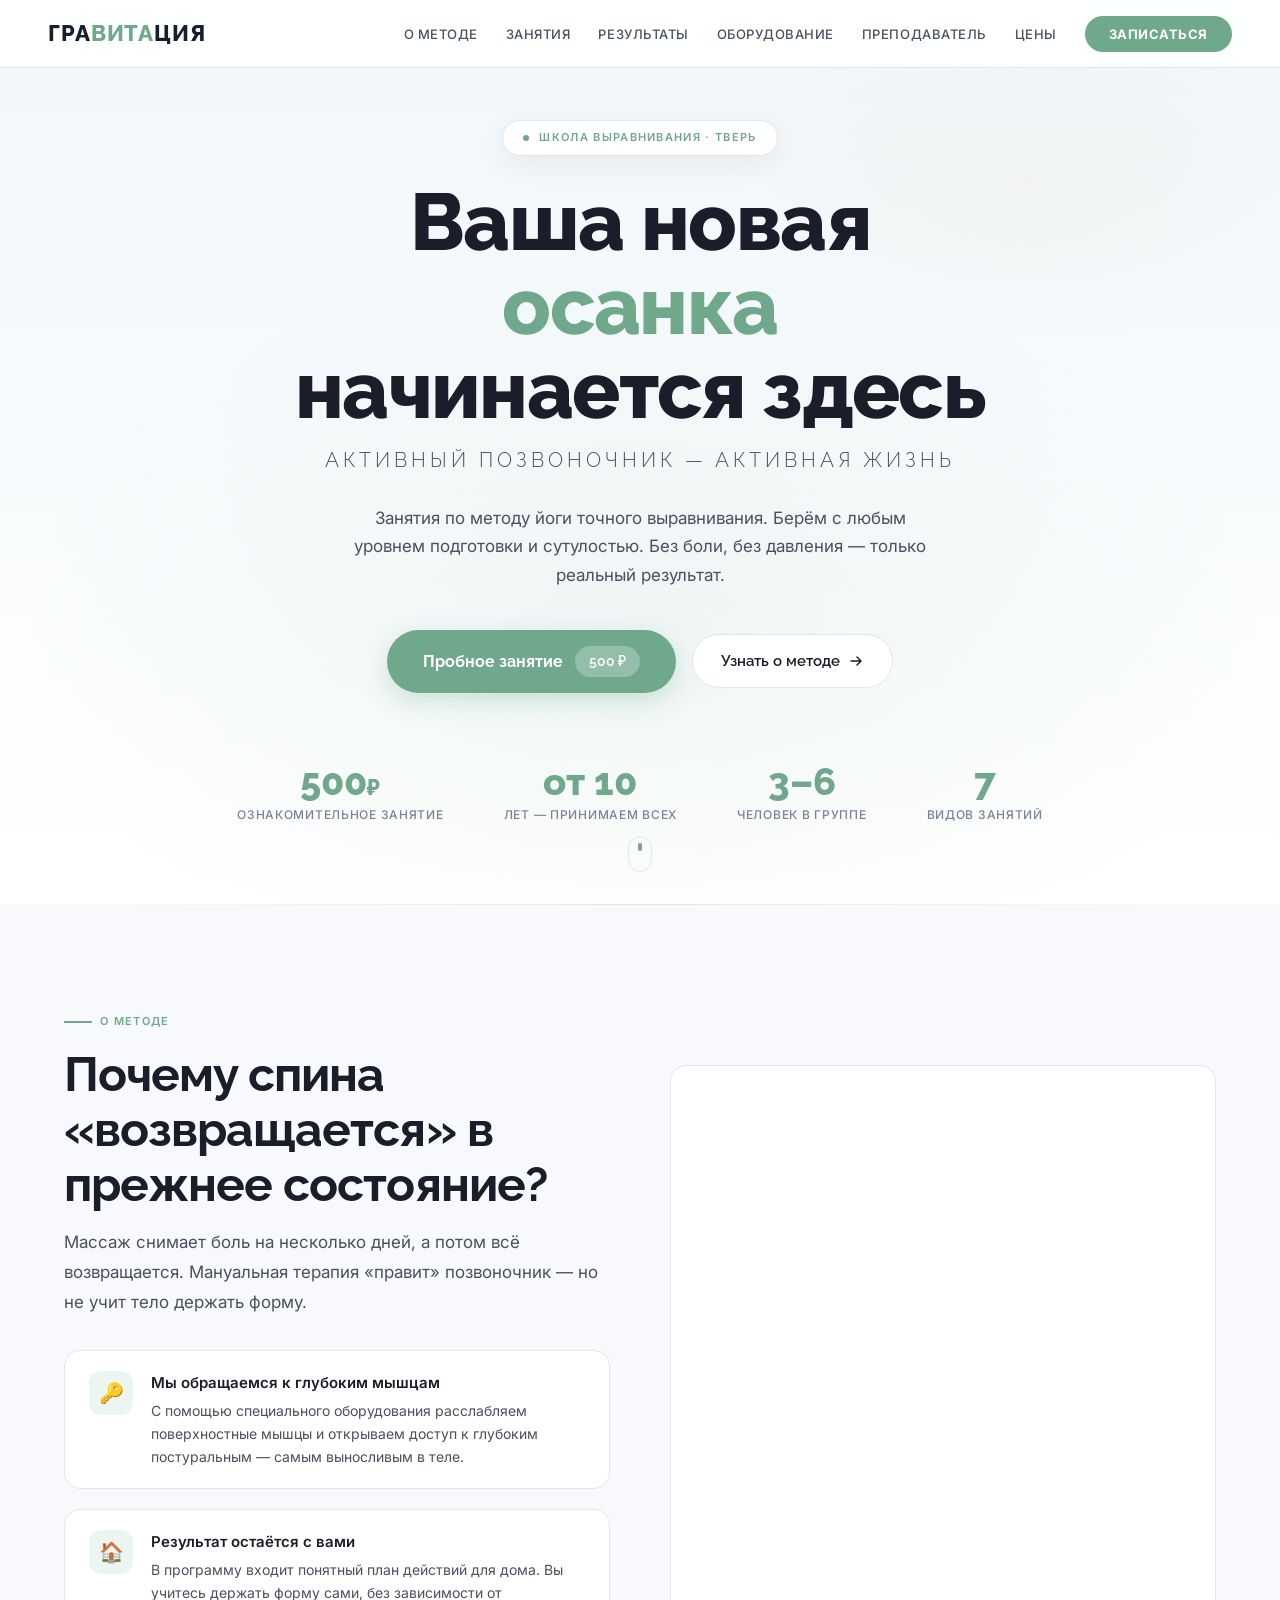
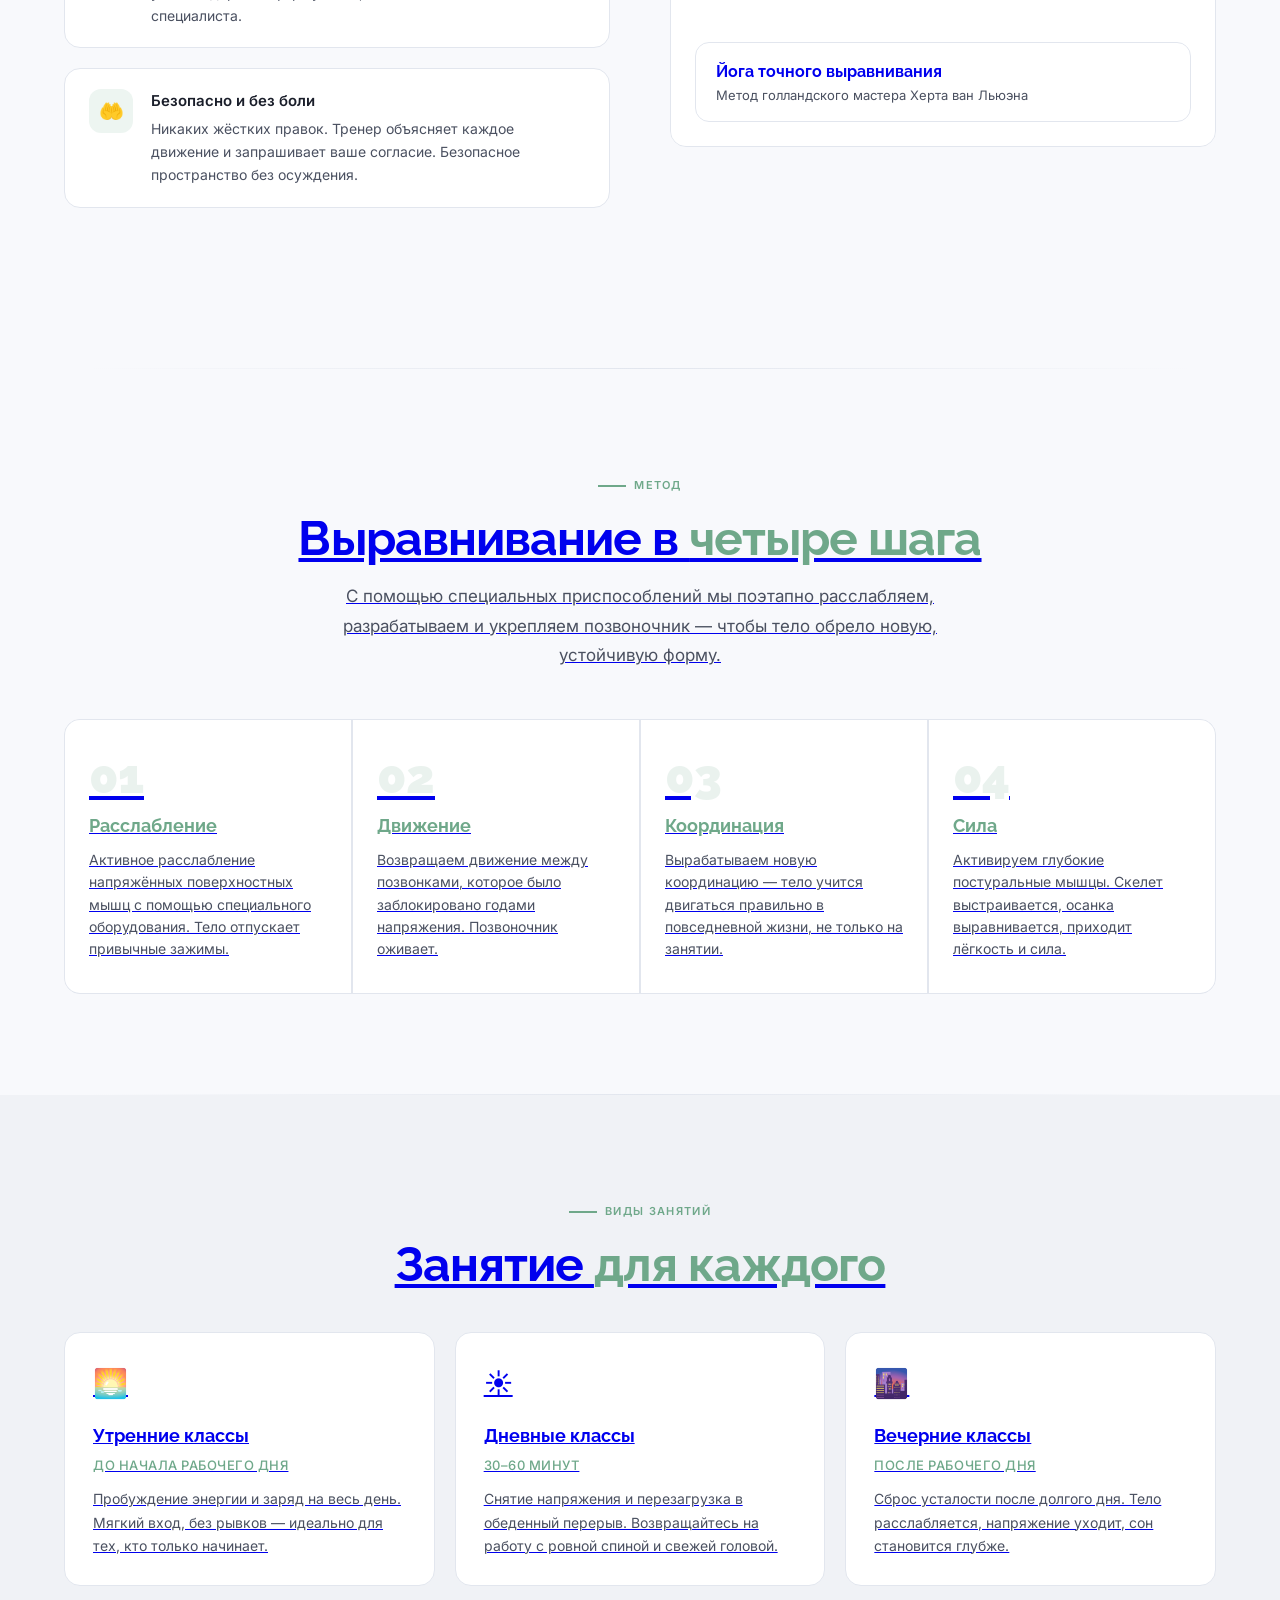
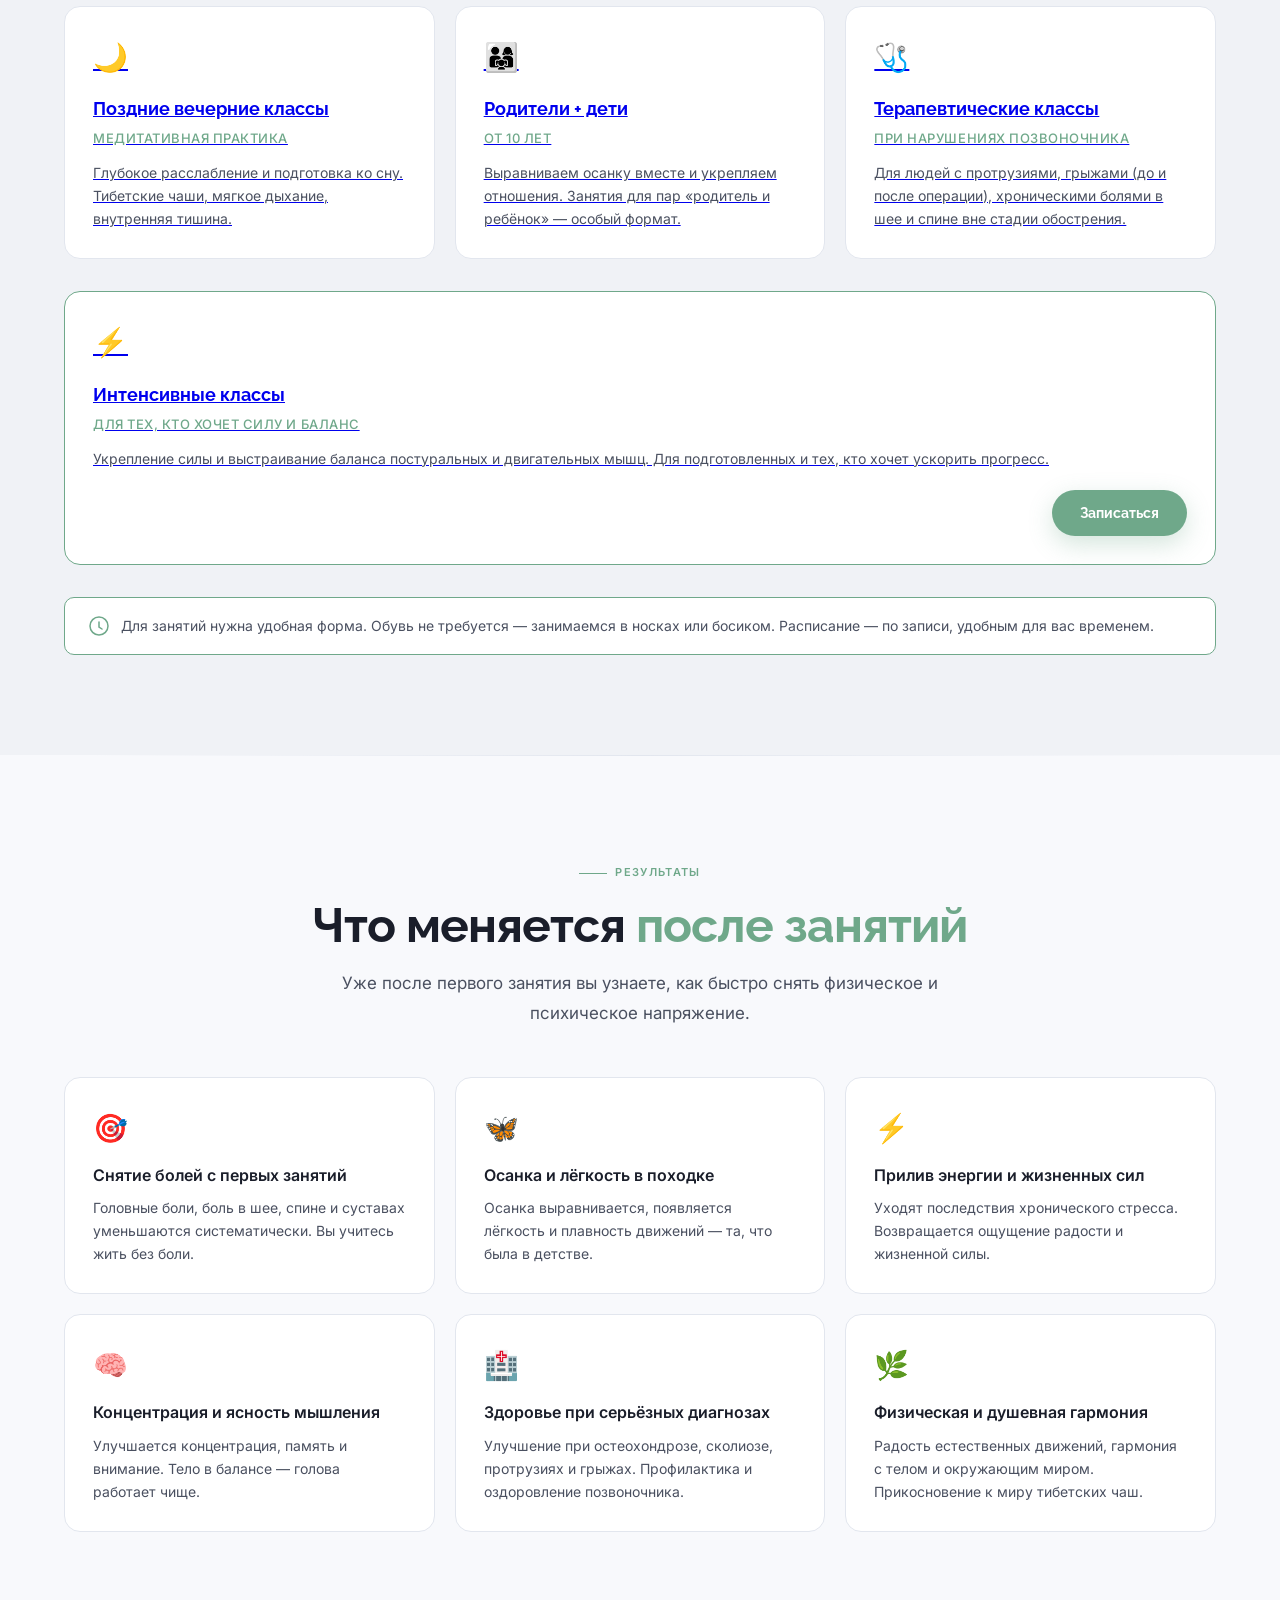
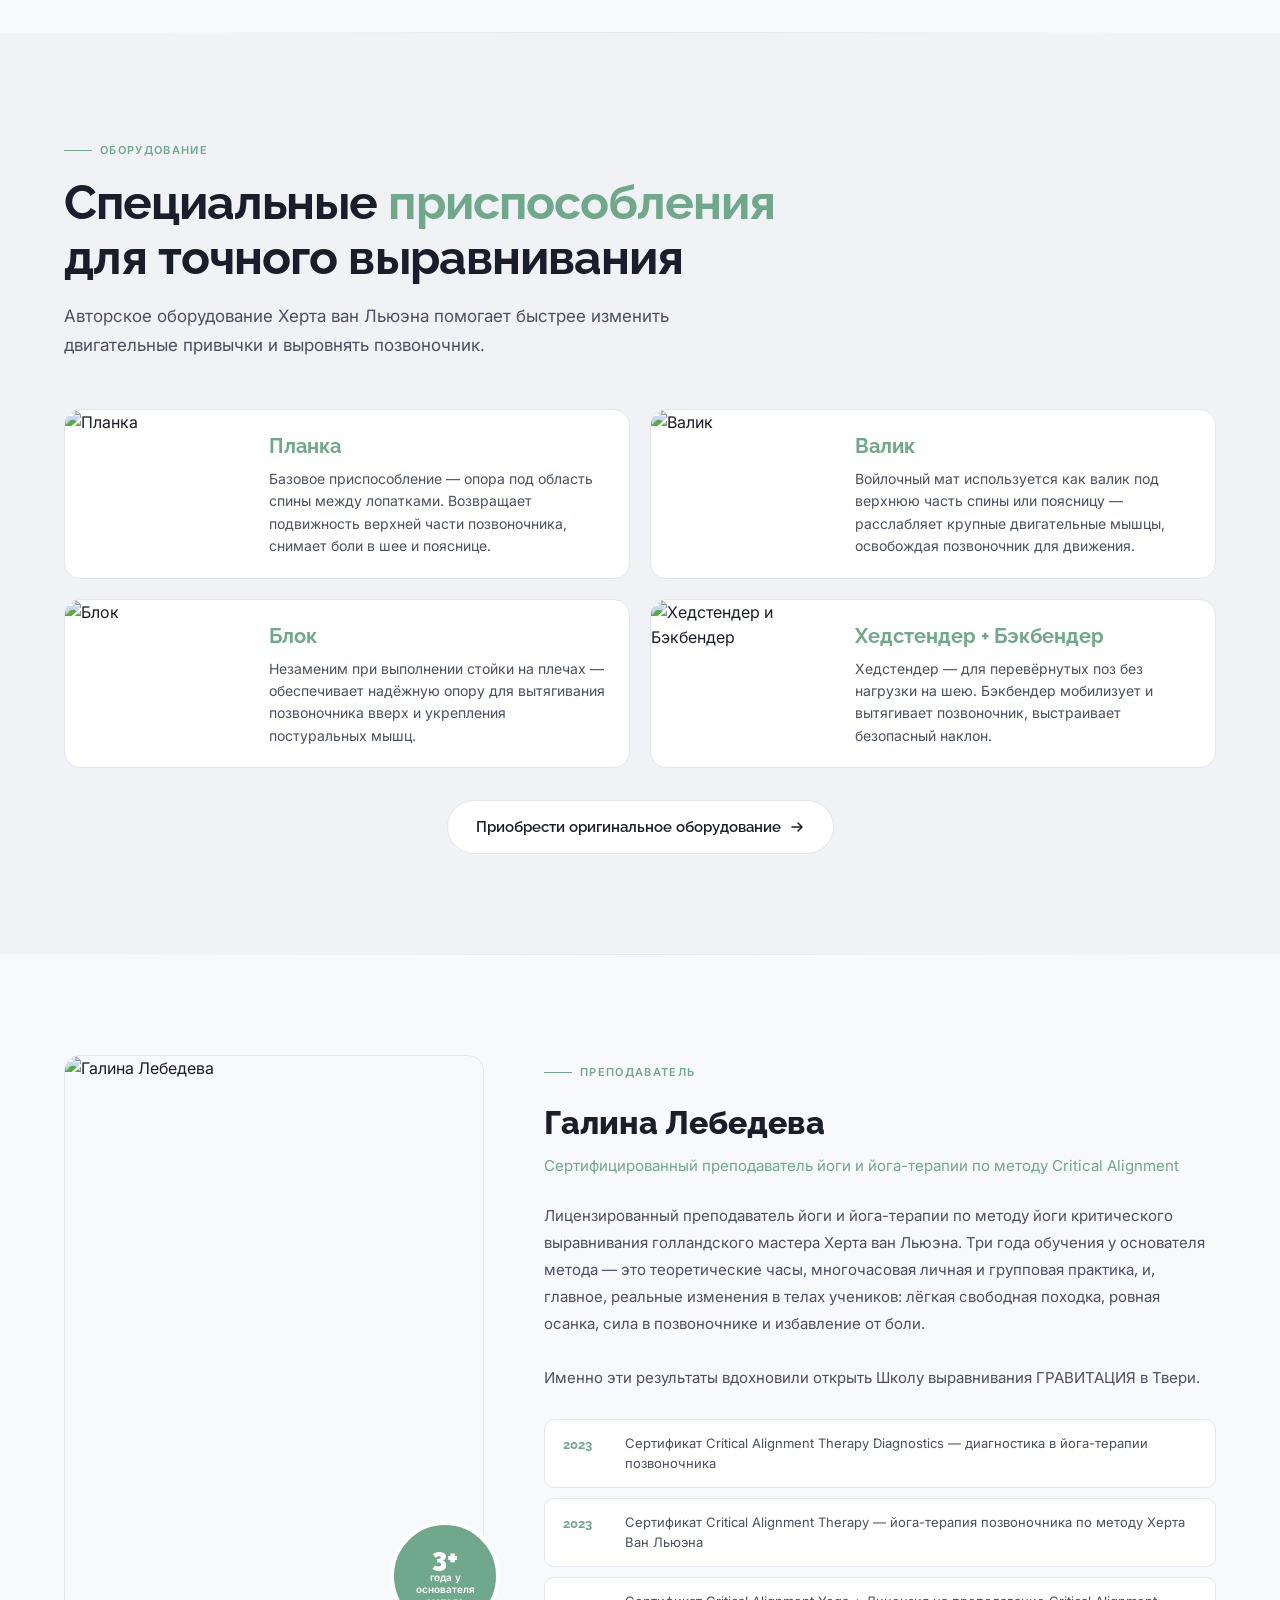
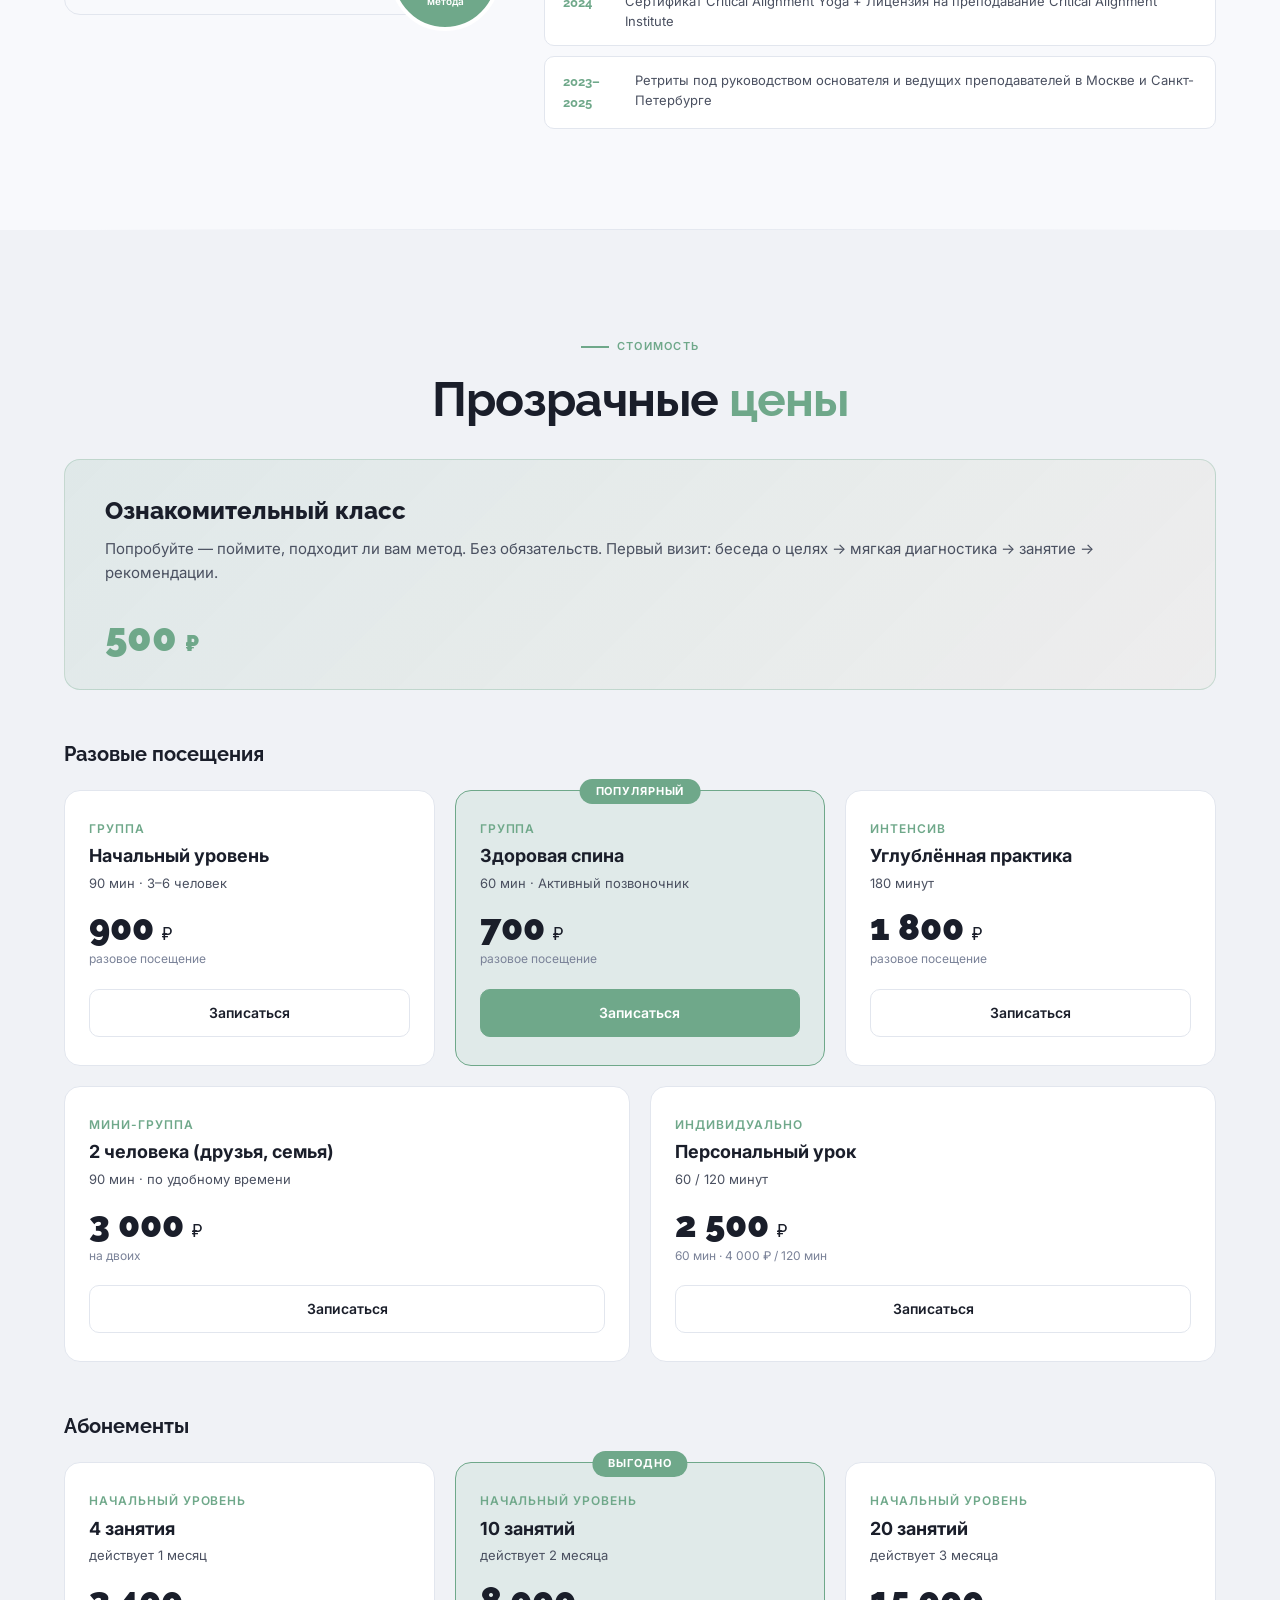
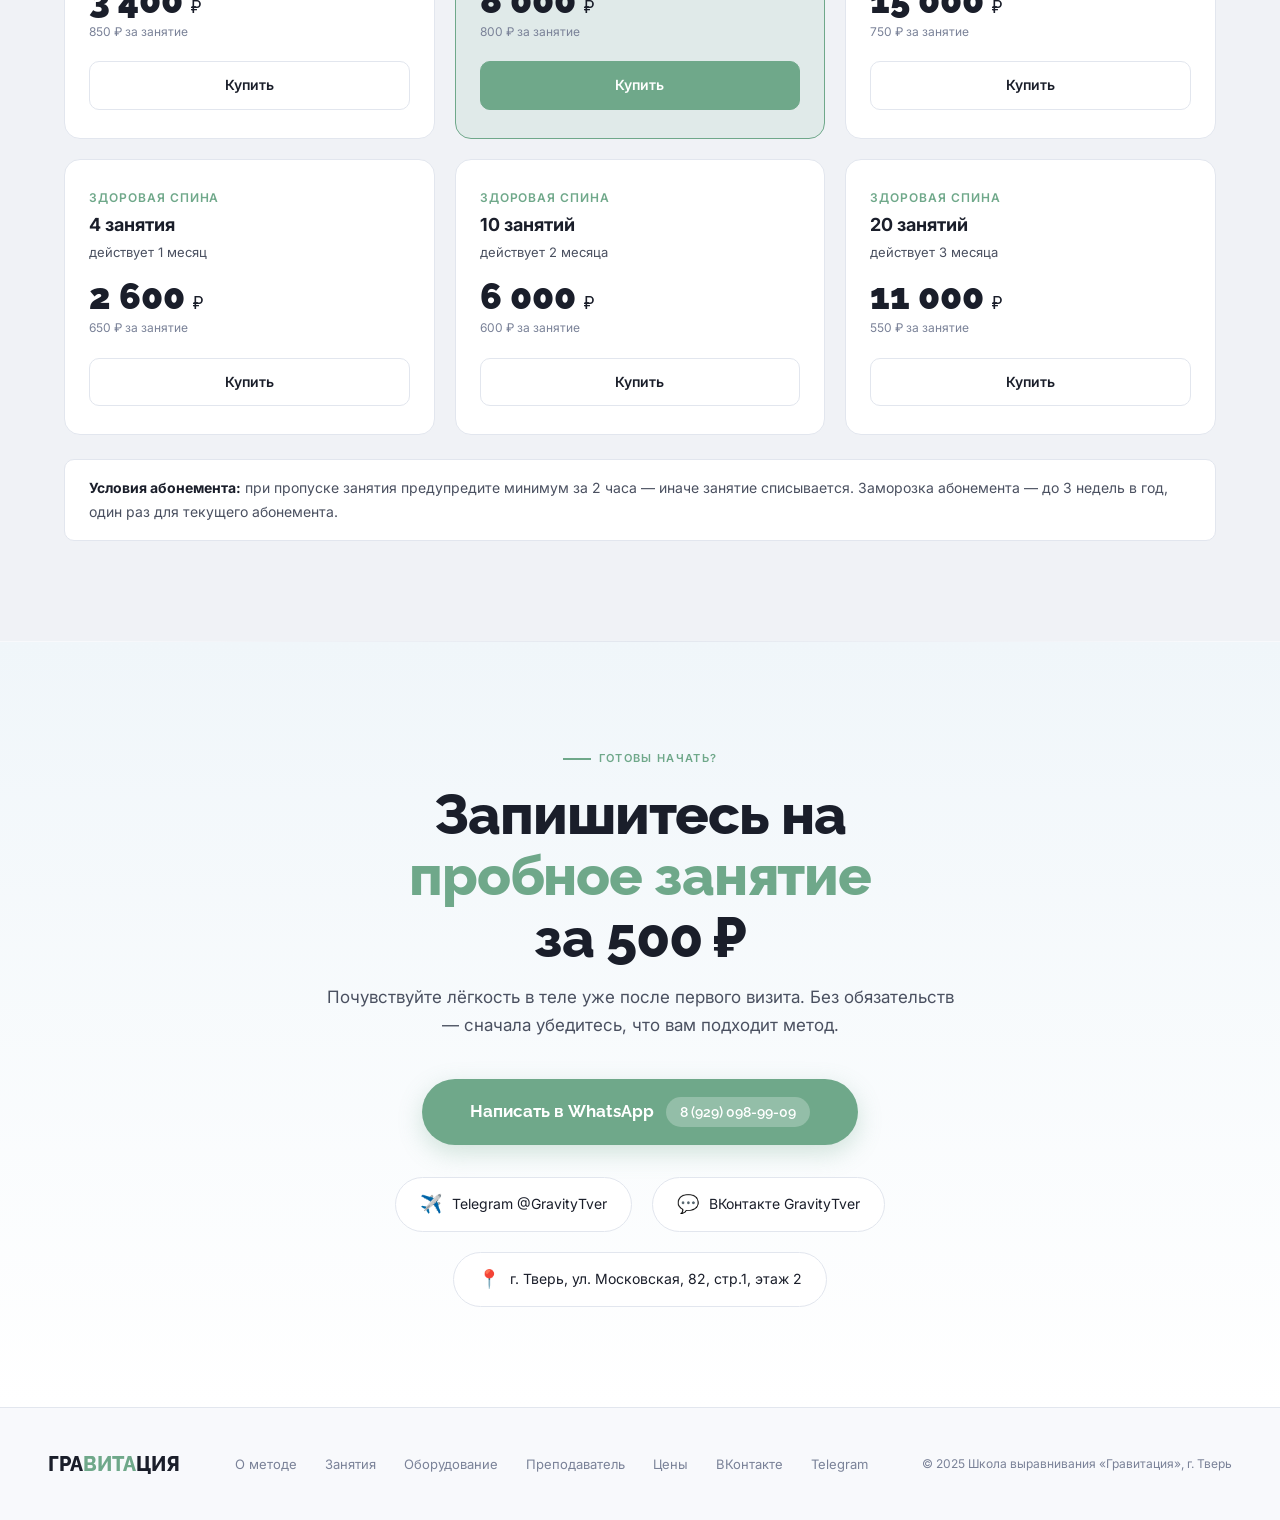
==== commit a324b014: "Update link in gravitacia-tver.html" ====
--- a/gravitacia-tver .html
+++ b/gravitacia-tver .html
@@ -1129,7 +1129,7 @@
       </div>
 
       <div class="why-visual reveal-right">
-        <a href="ftp://fh791006_gr1@fh791006.beget.tech/gravitaziya_logo-05.png" alt="Занятие в студии Гравитация" loading="lazy"></a>
+        <a href="https://disk.yandex.ru/i/Zzeuf5SJe4OuOQ" alt="Занятие в студии Гравитация" loading="lazy"</a>
         <div class="why-visual-overlay"></div>
         <div class="why-visual-badge">
           <div class="why-visual-badge-title">Йога точного выравнивания</div>
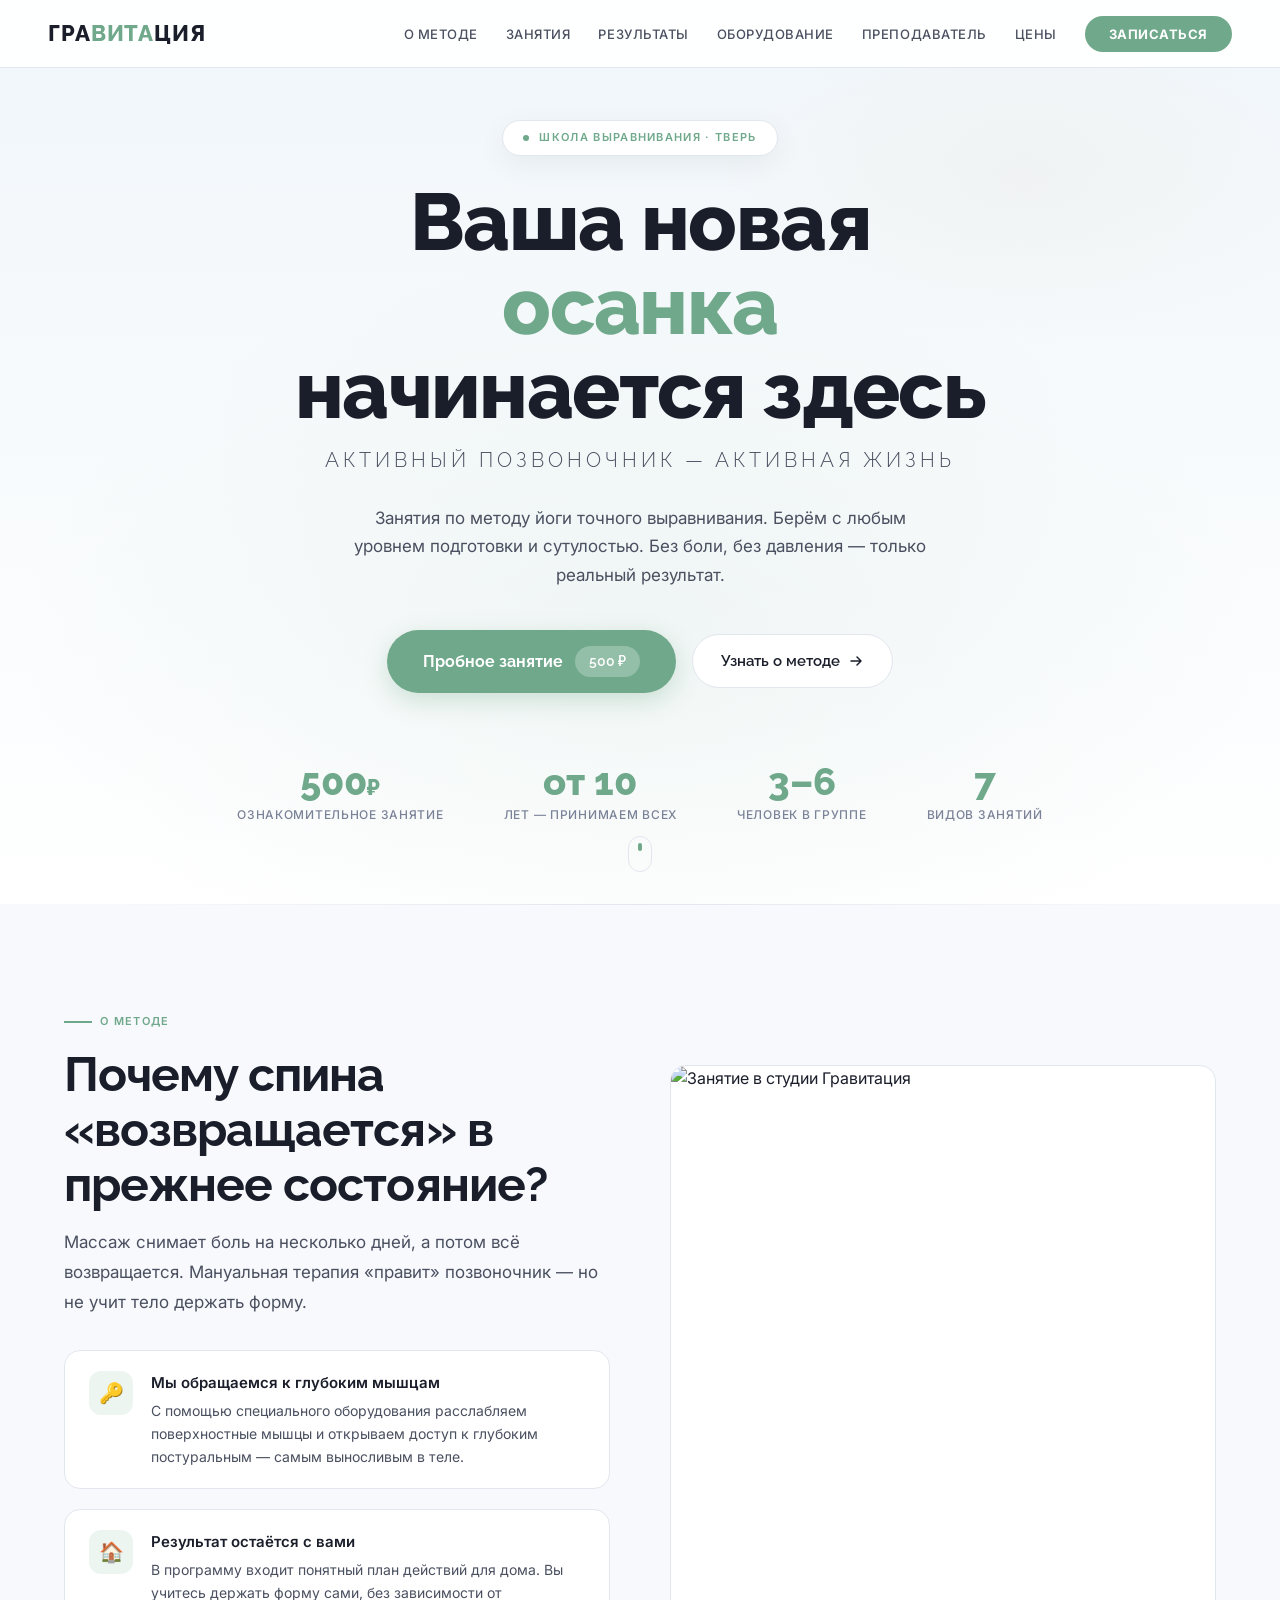
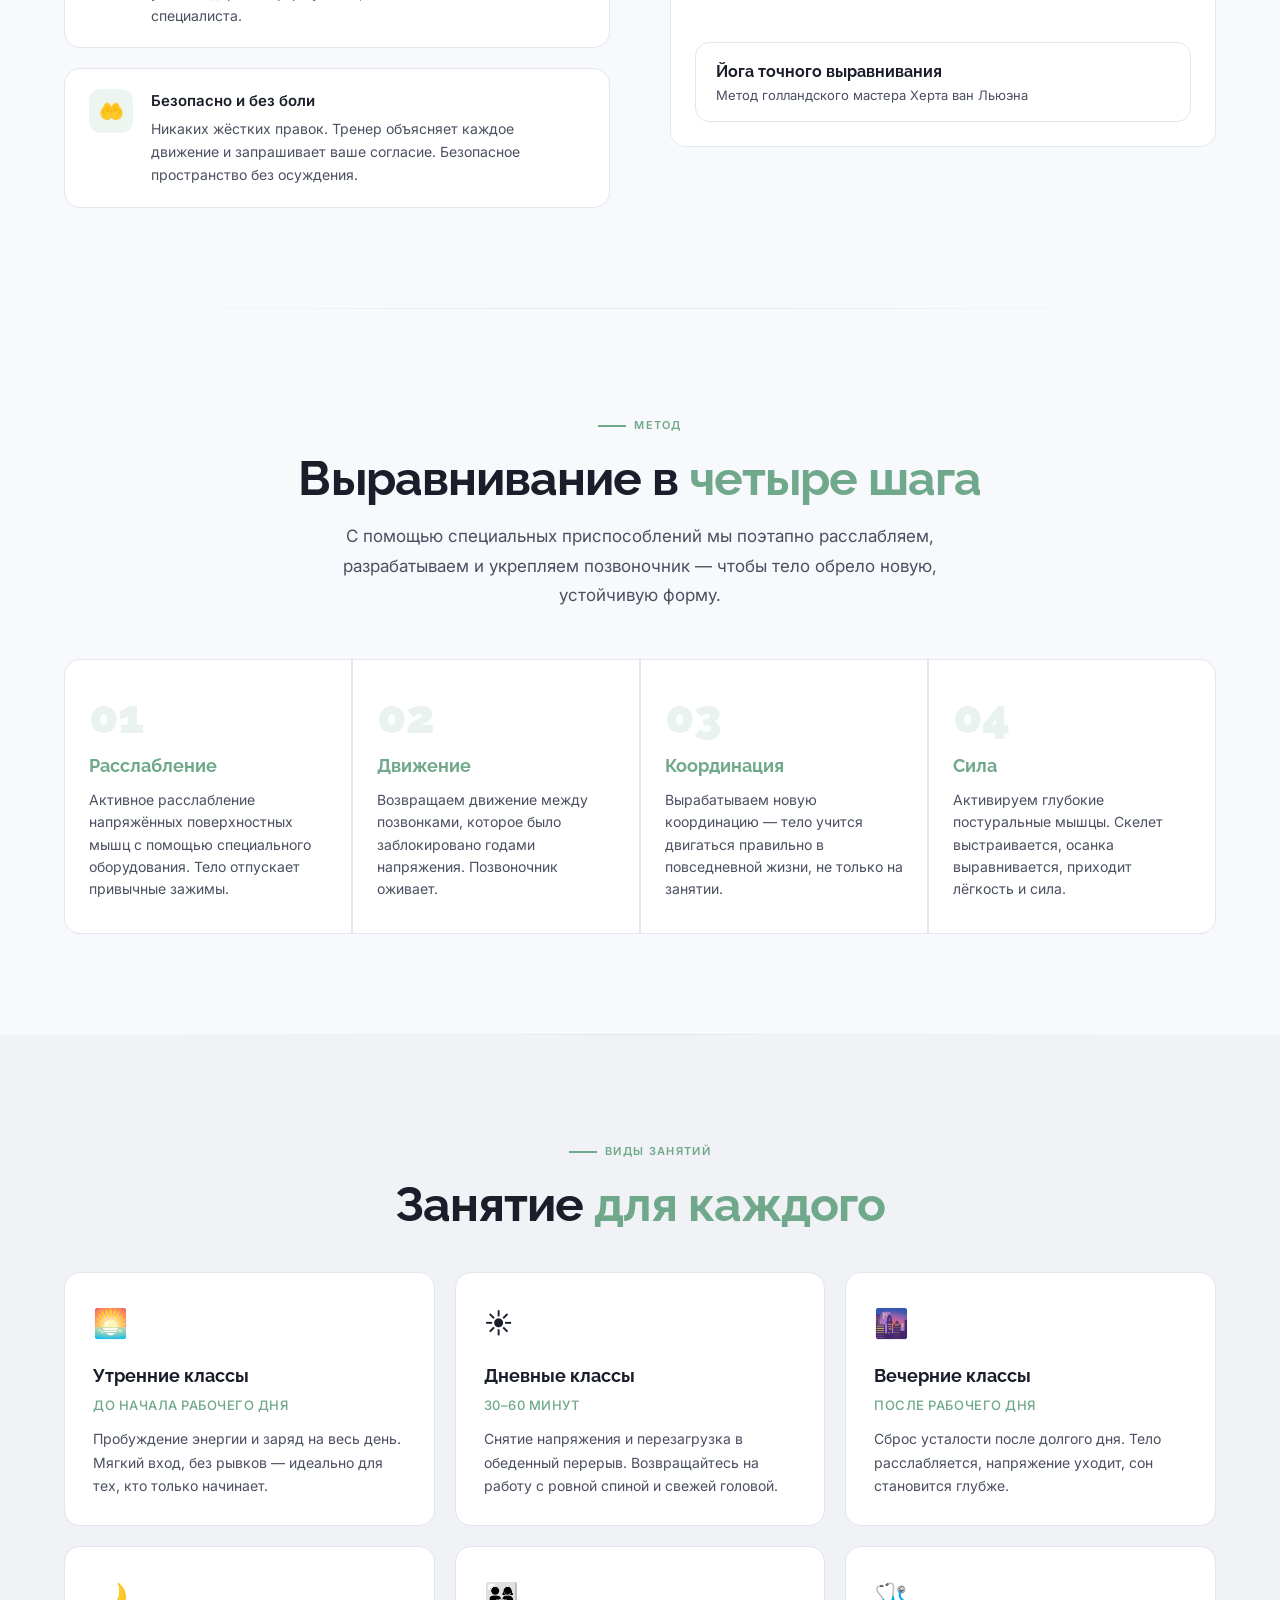
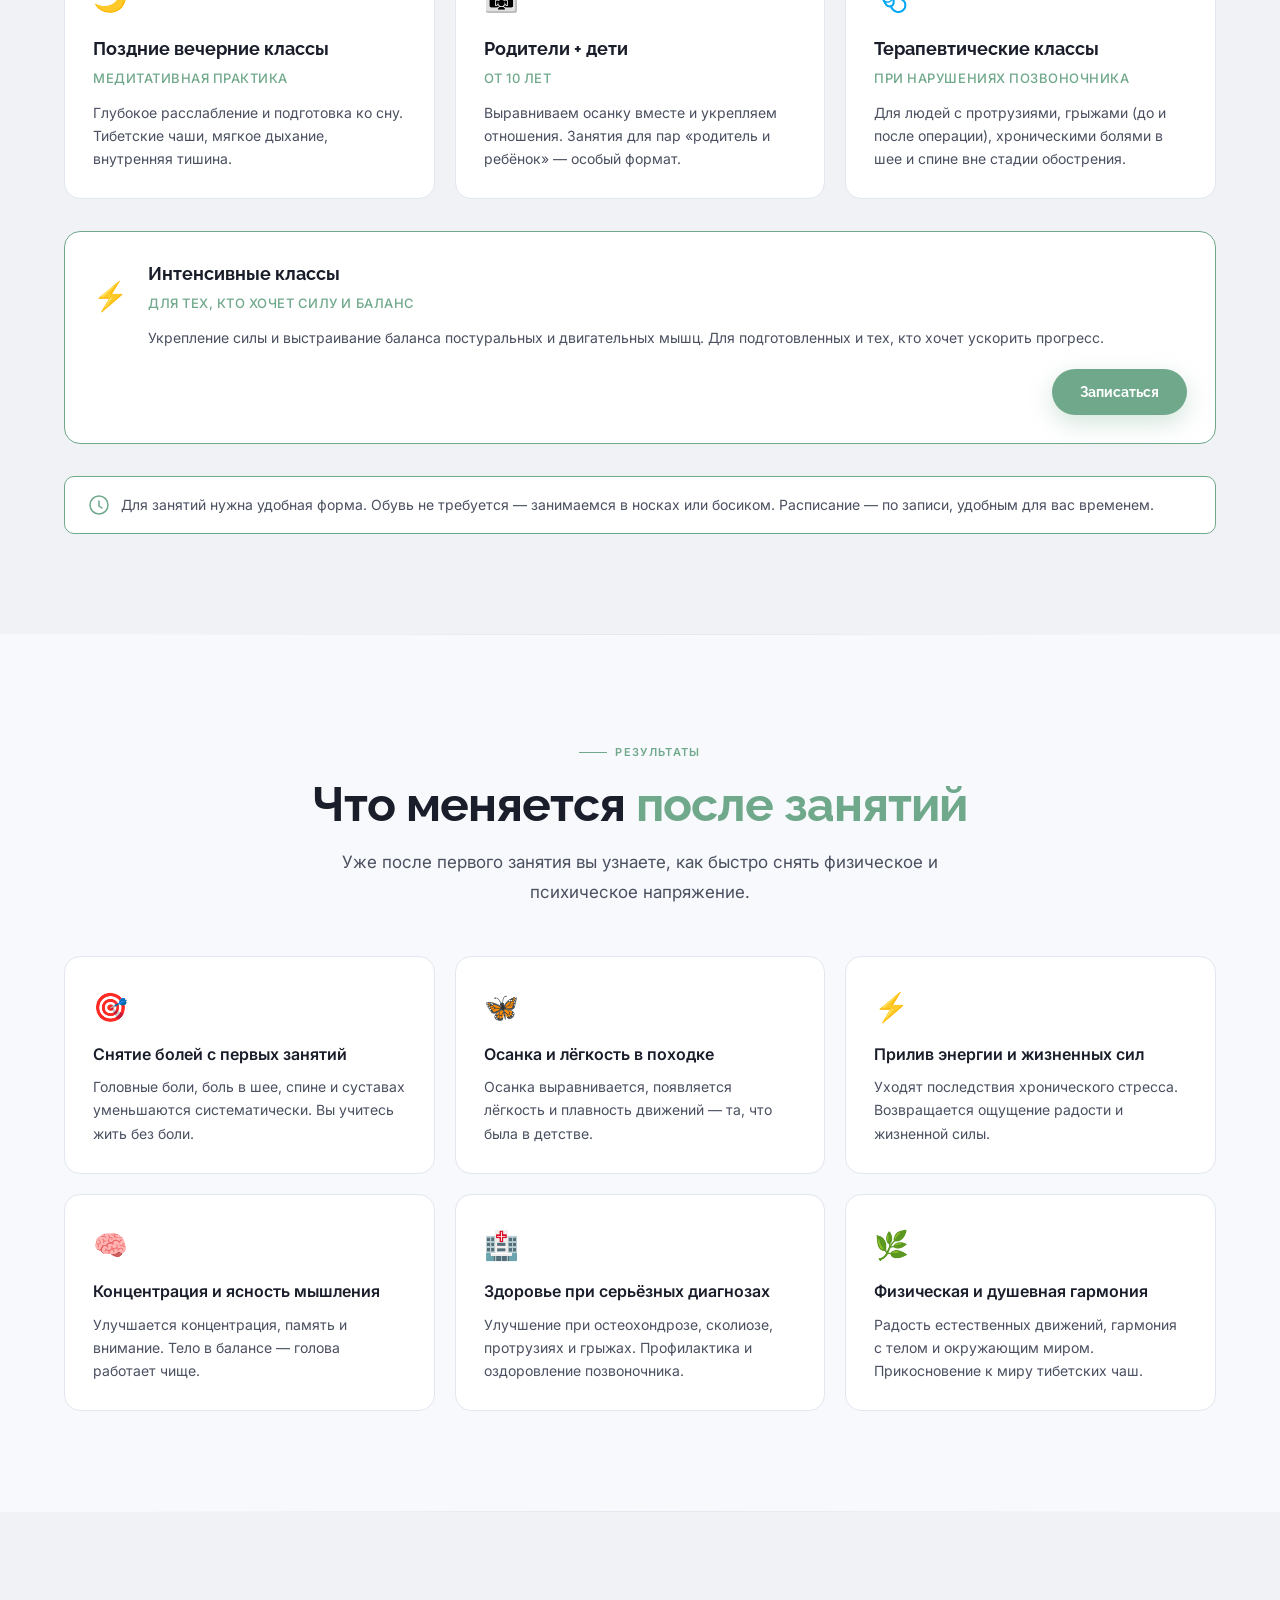
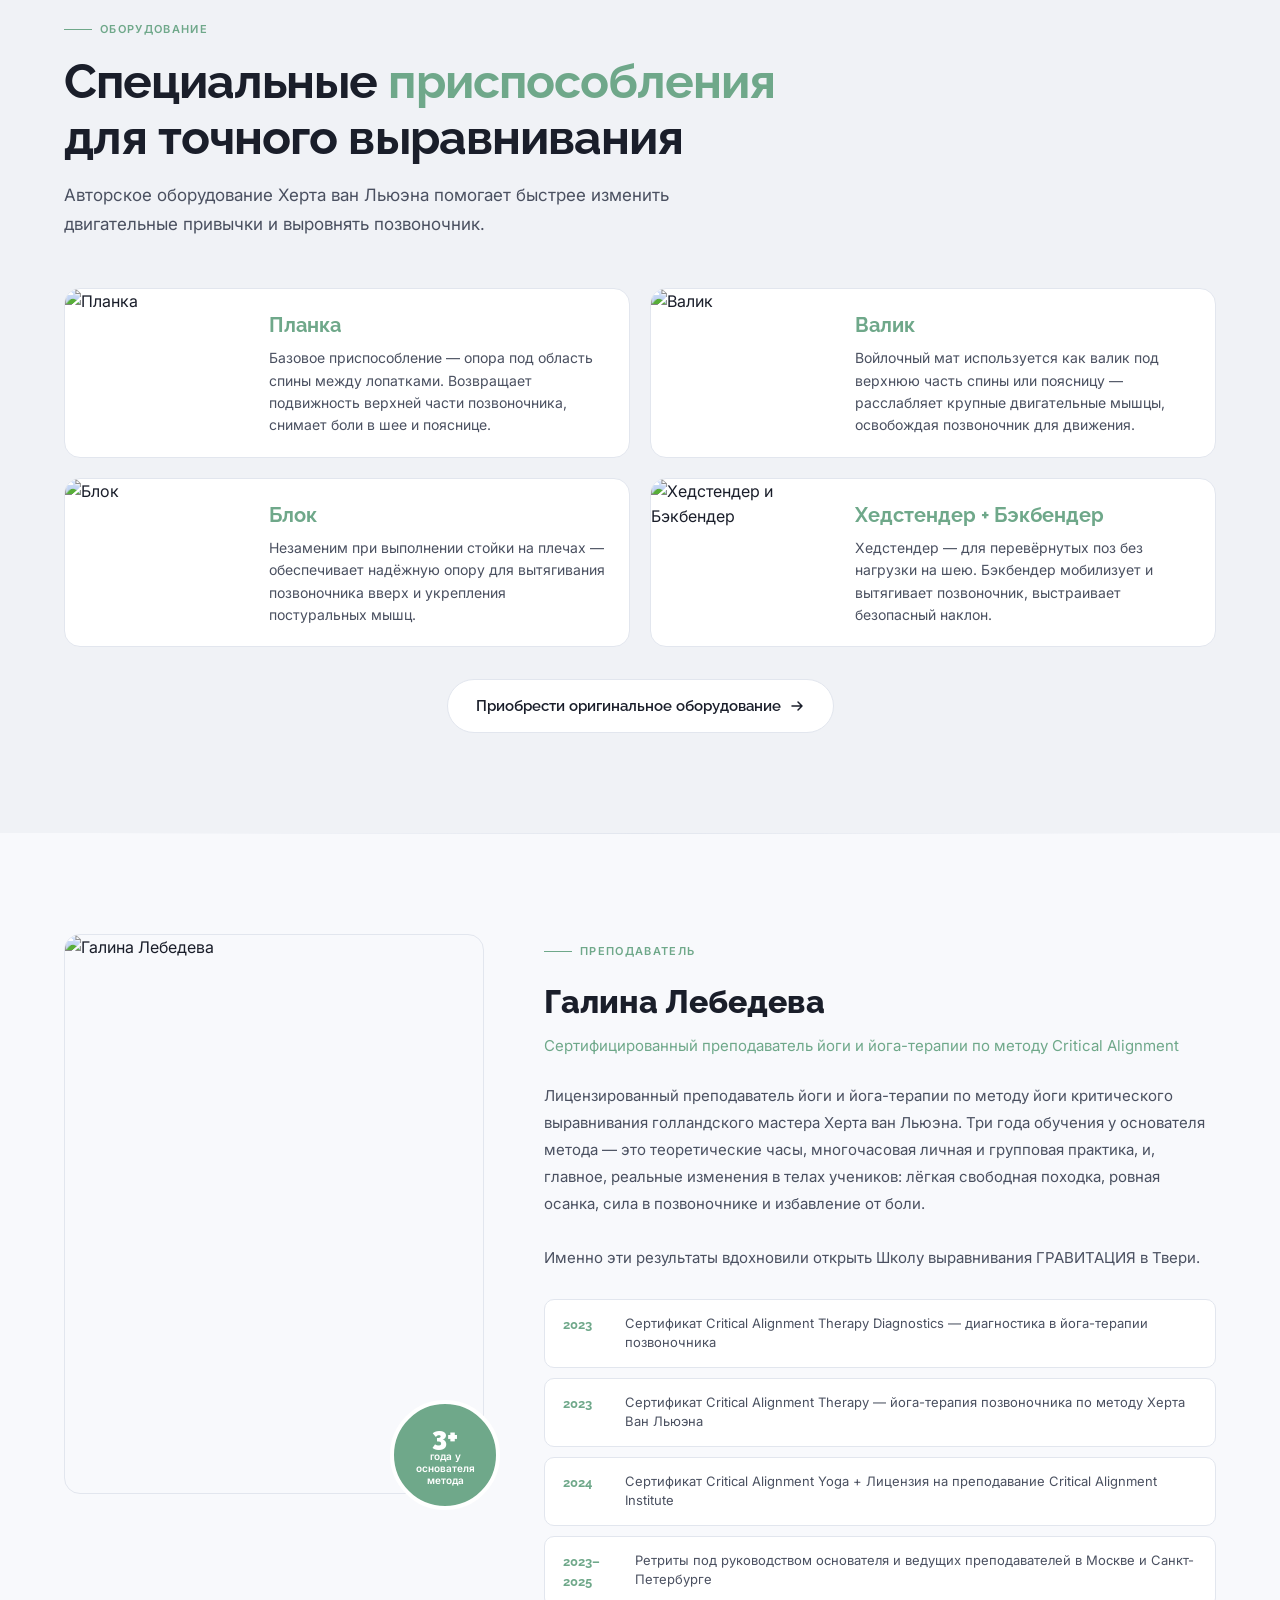
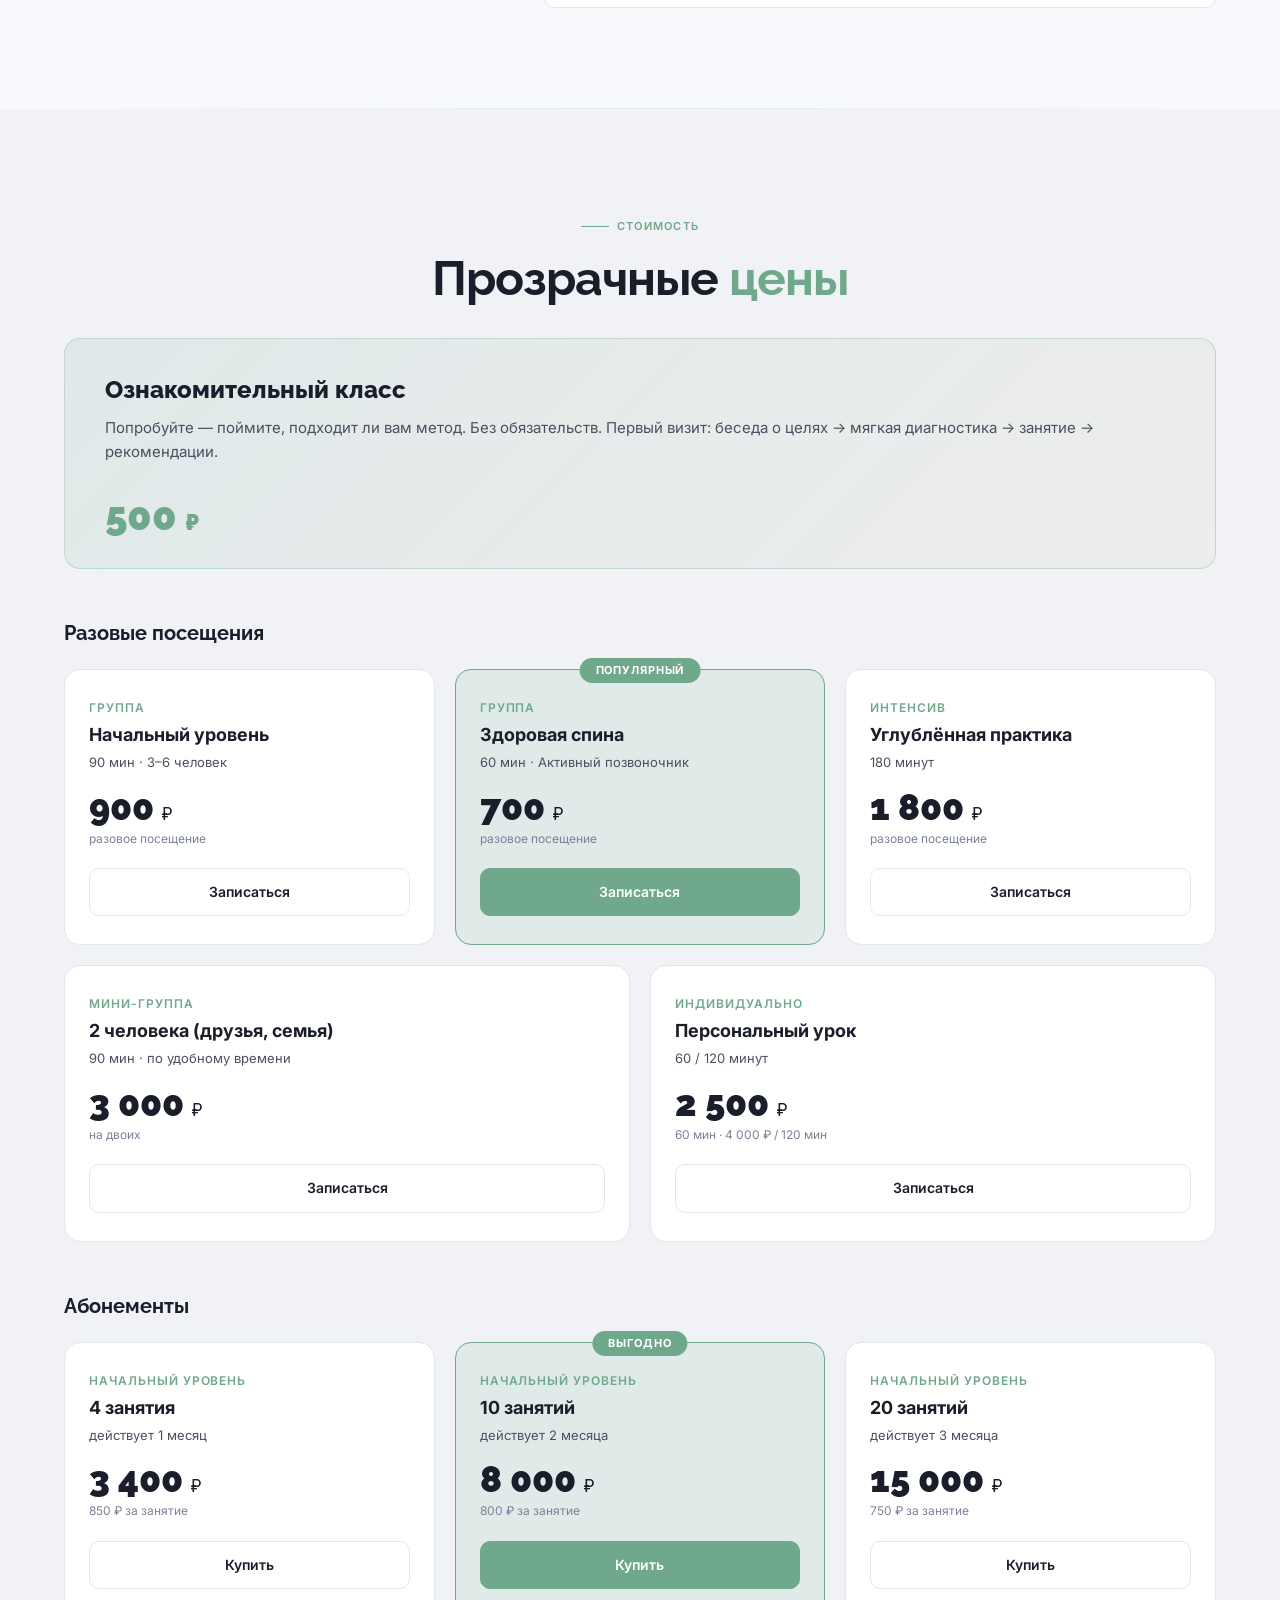
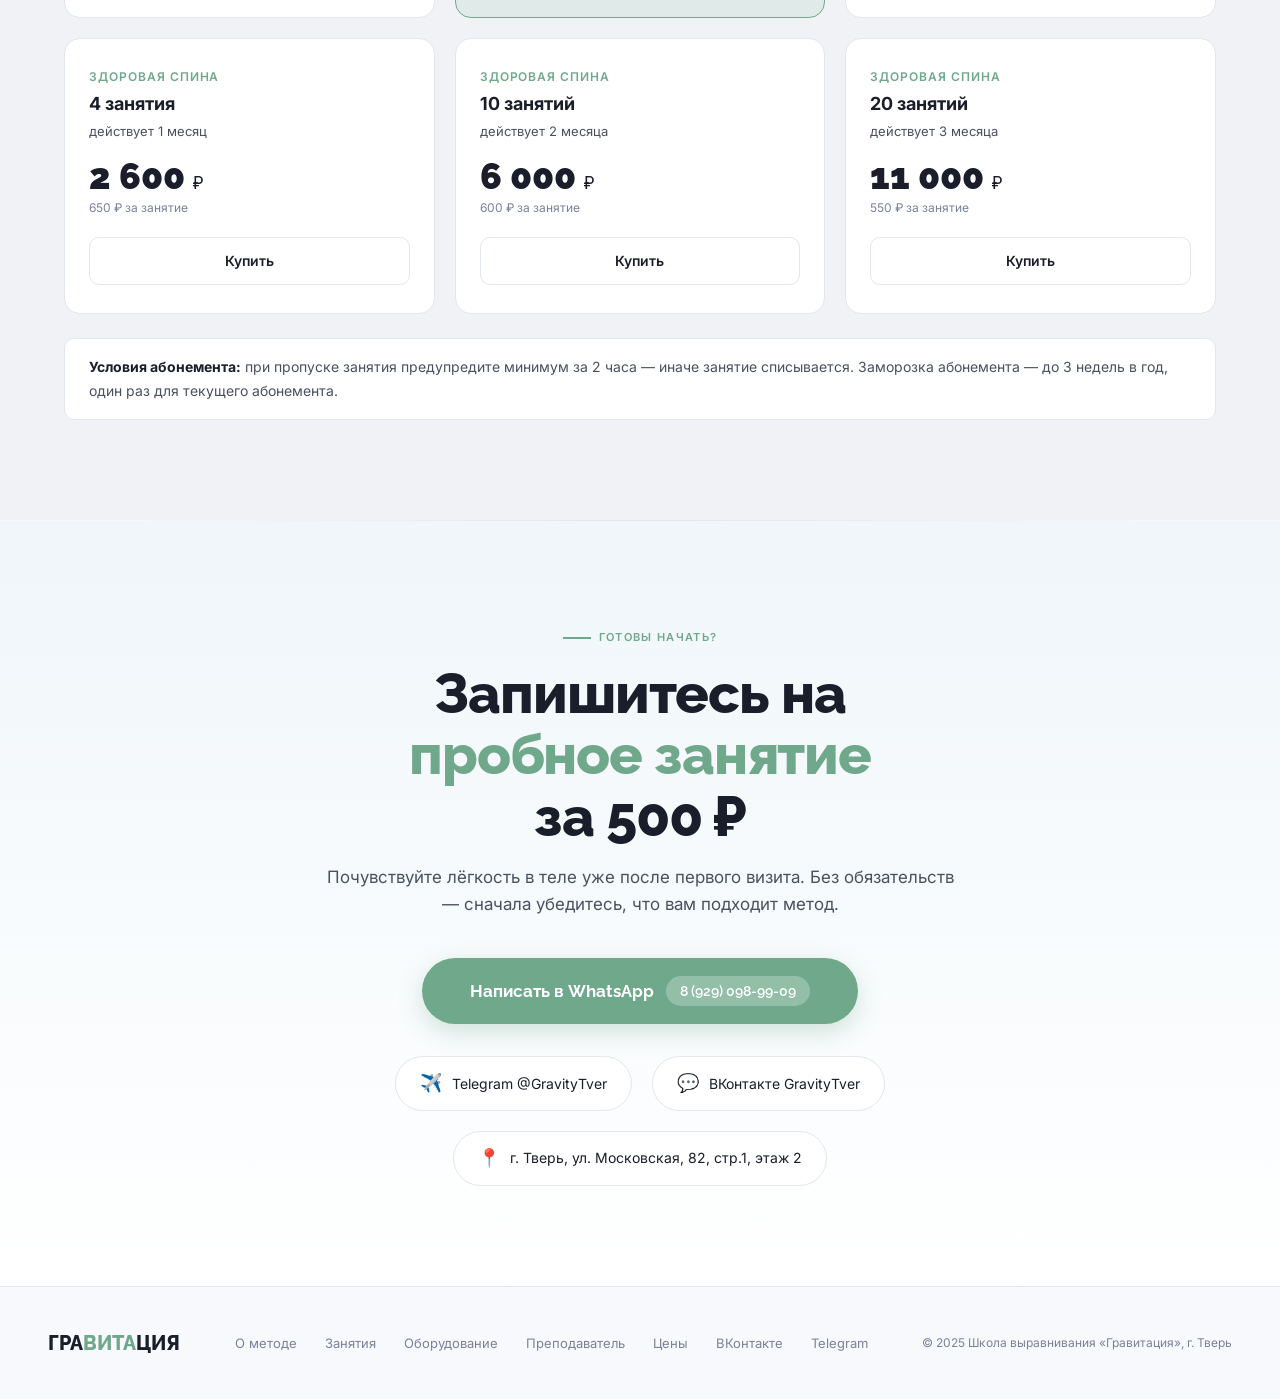
==== commit 96420916: "Update gravitacia-tver .html" ====
--- a/gravitacia-tver .html
+++ b/gravitacia-tver .html
@@ -1129,7 +1129,7 @@
       </div>
 
       <div class="why-visual reveal-right">
-        <a href="https://disk.yandex.ru/i/Zzeuf5SJe4OuOQ" alt="Занятие в студии Гравитация" loading="lazy"</a>
+        <img src="https://disk.yandex.ru/i/Zzeuf5SJe4OuOQ" alt="Занятие в студии Гравитация" loading="lazy">
         <div class="why-visual-overlay"></div>
         <div class="why-visual-badge">
           <div class="why-visual-badge-title">Йога точного выравнивания</div>
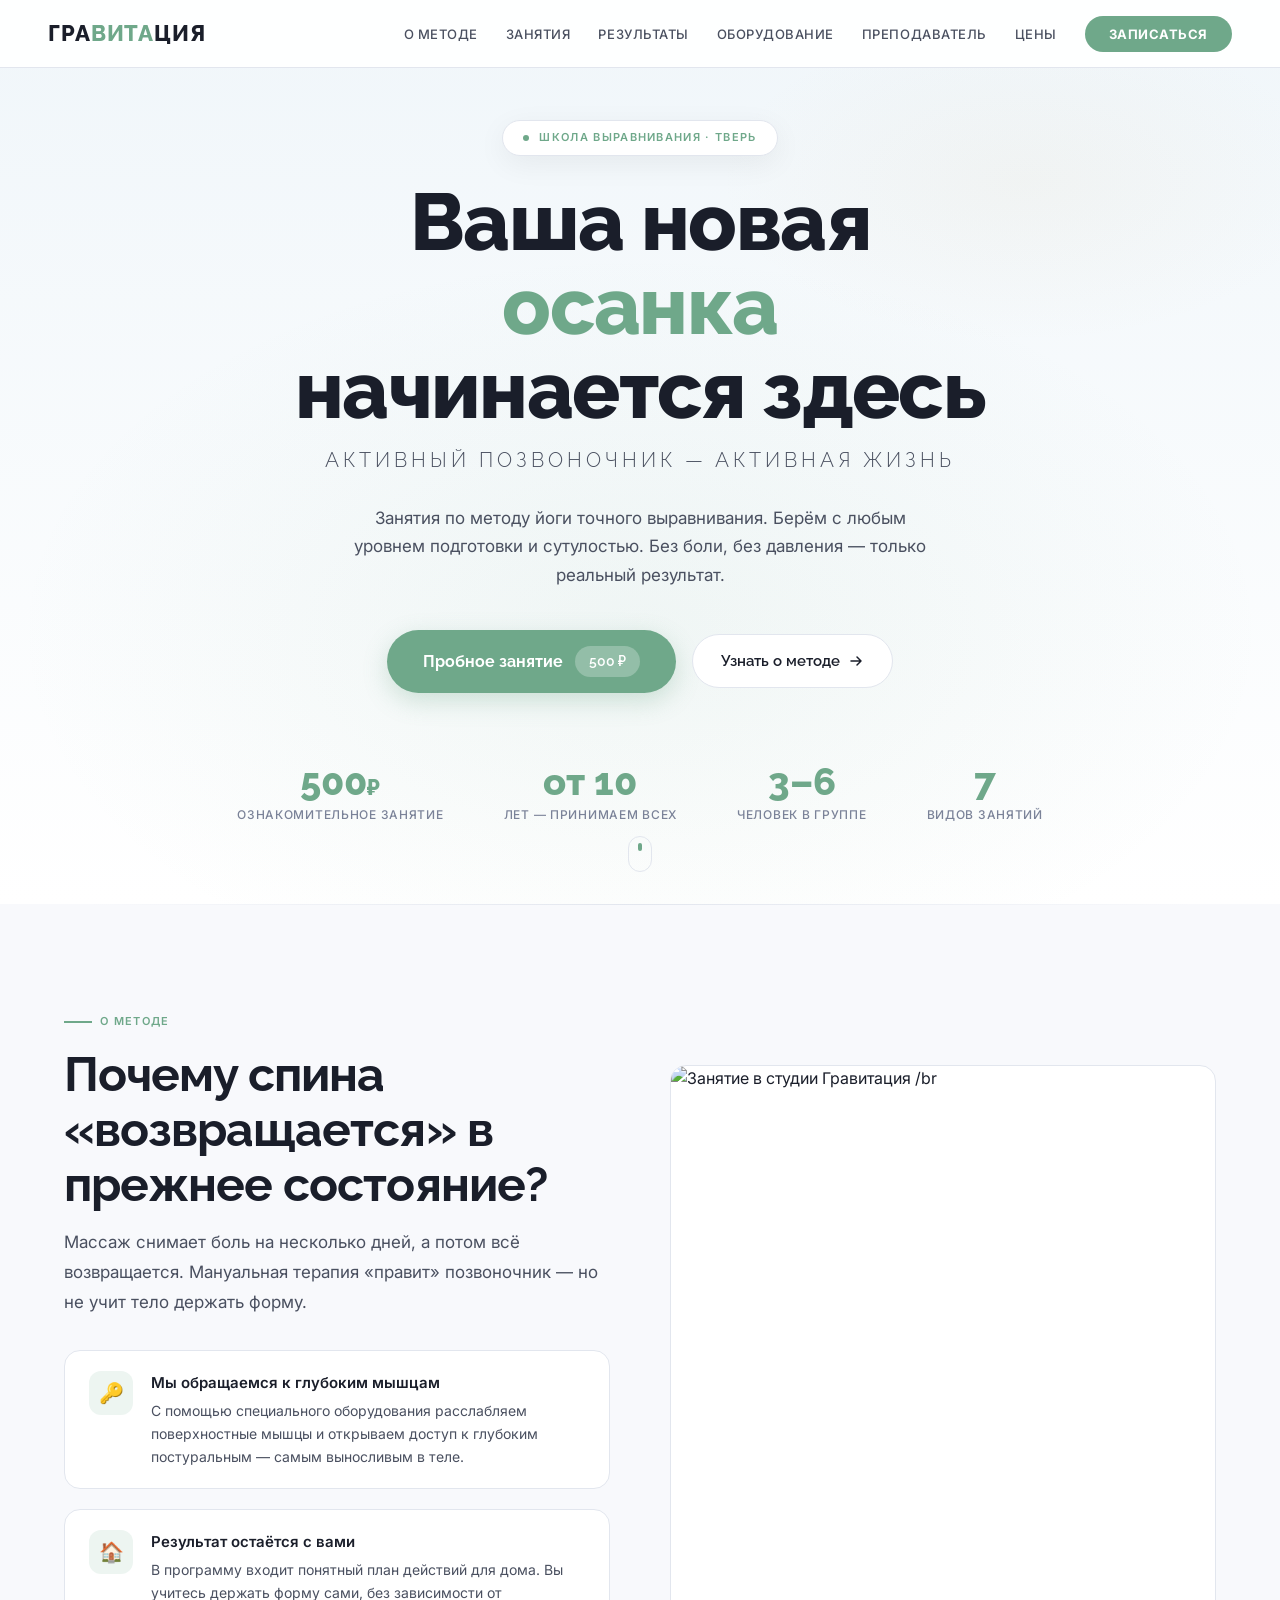
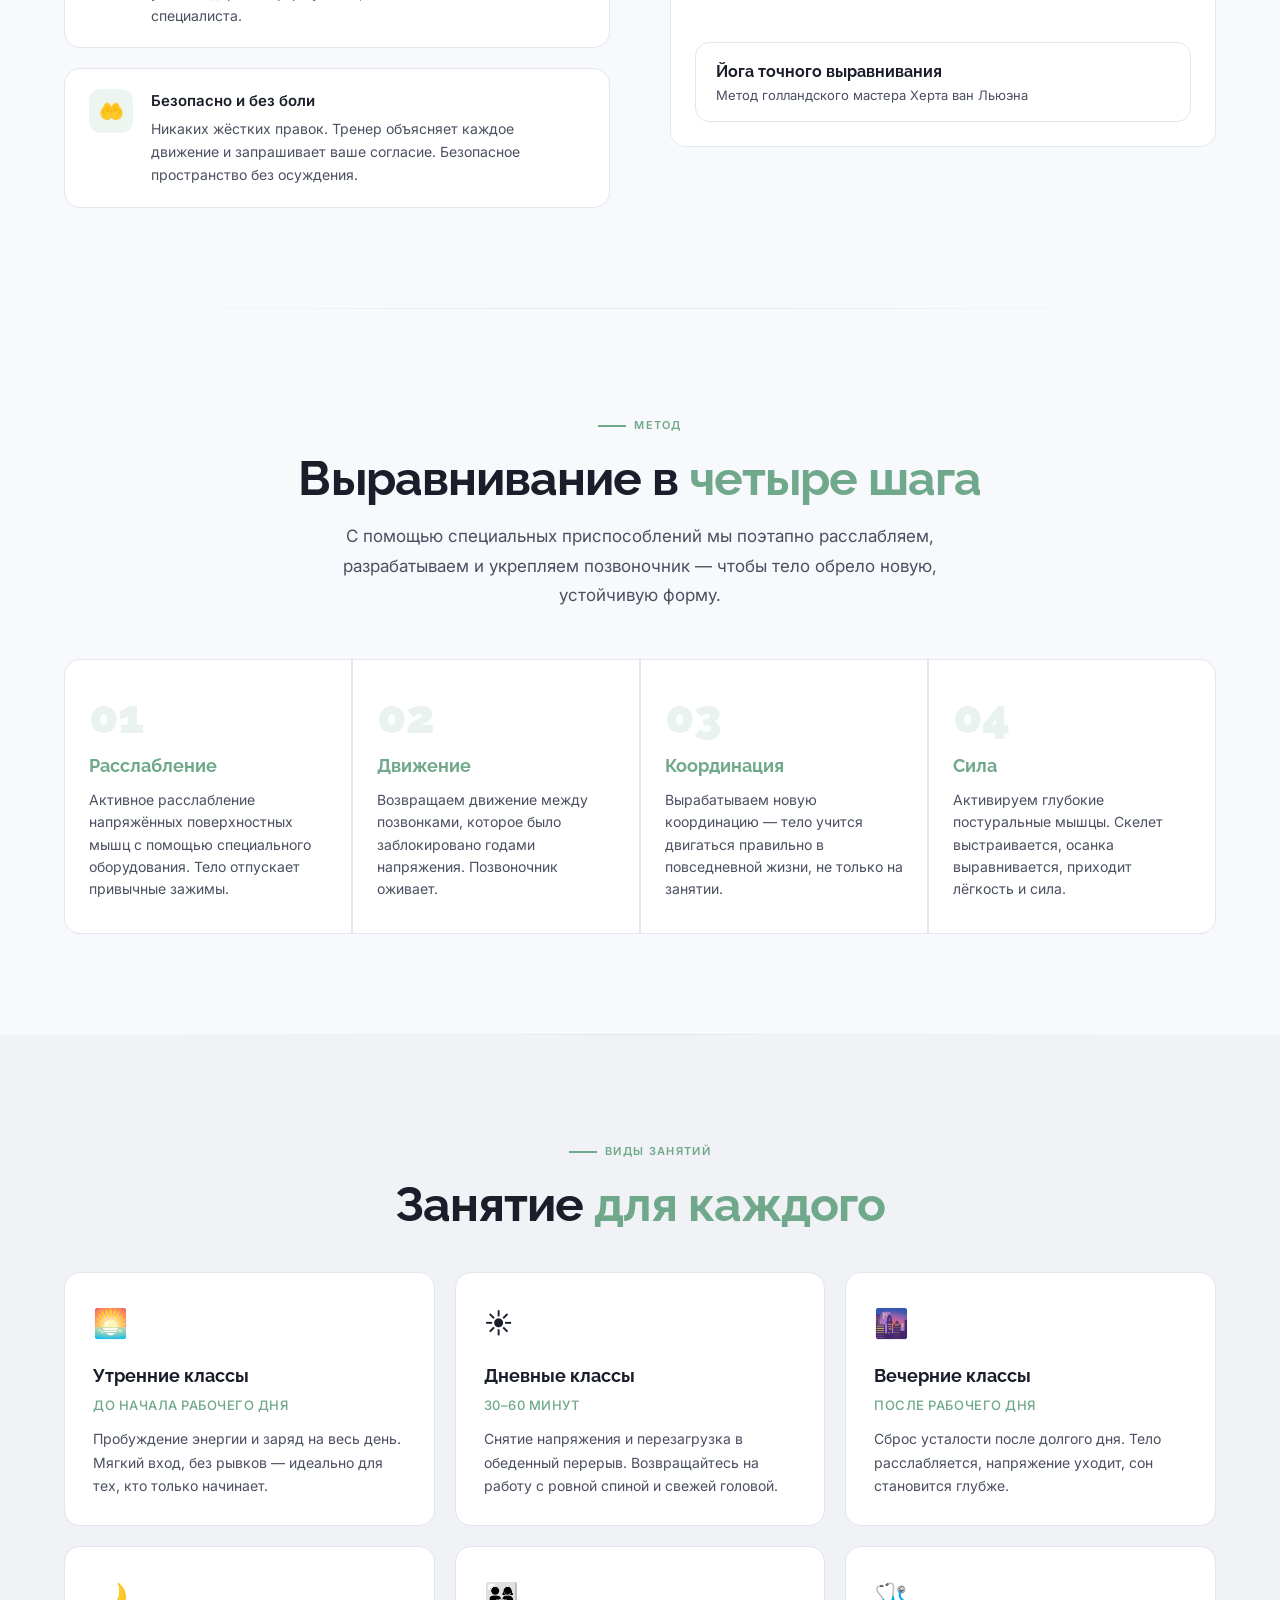
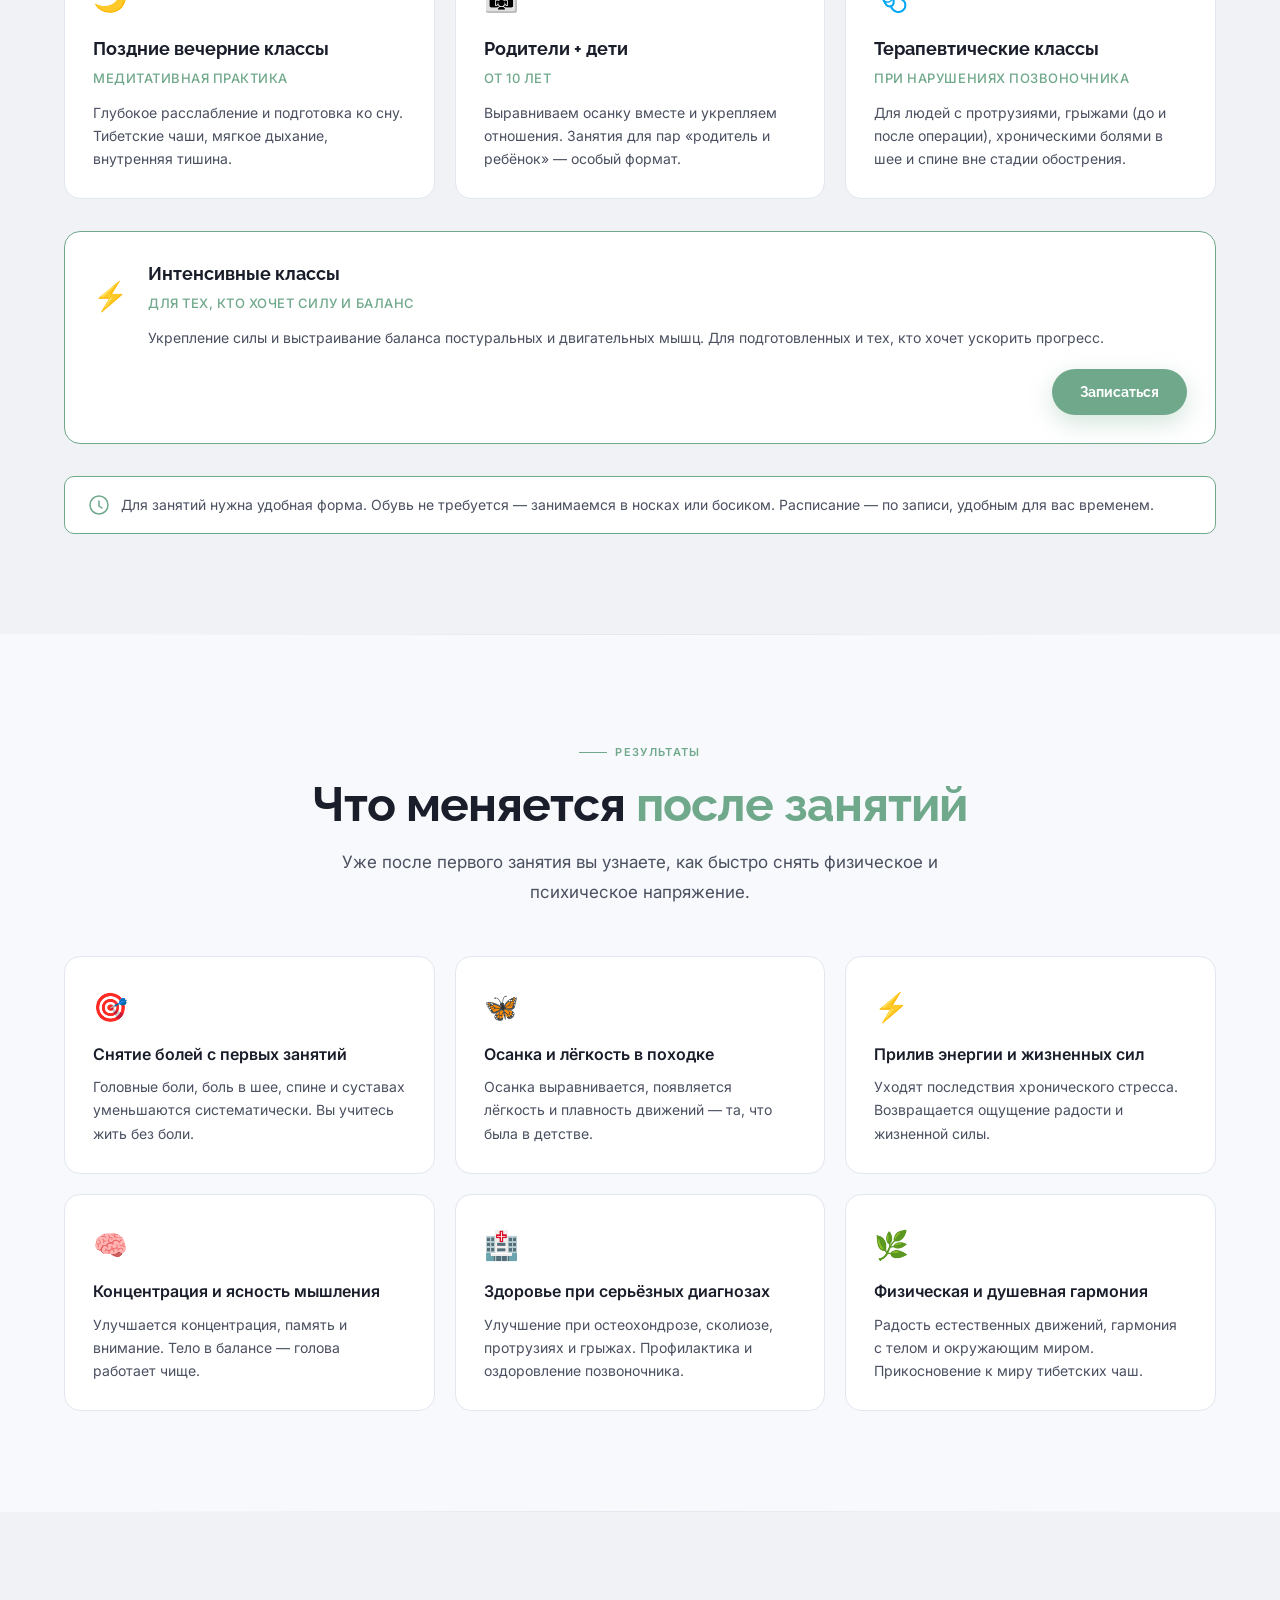
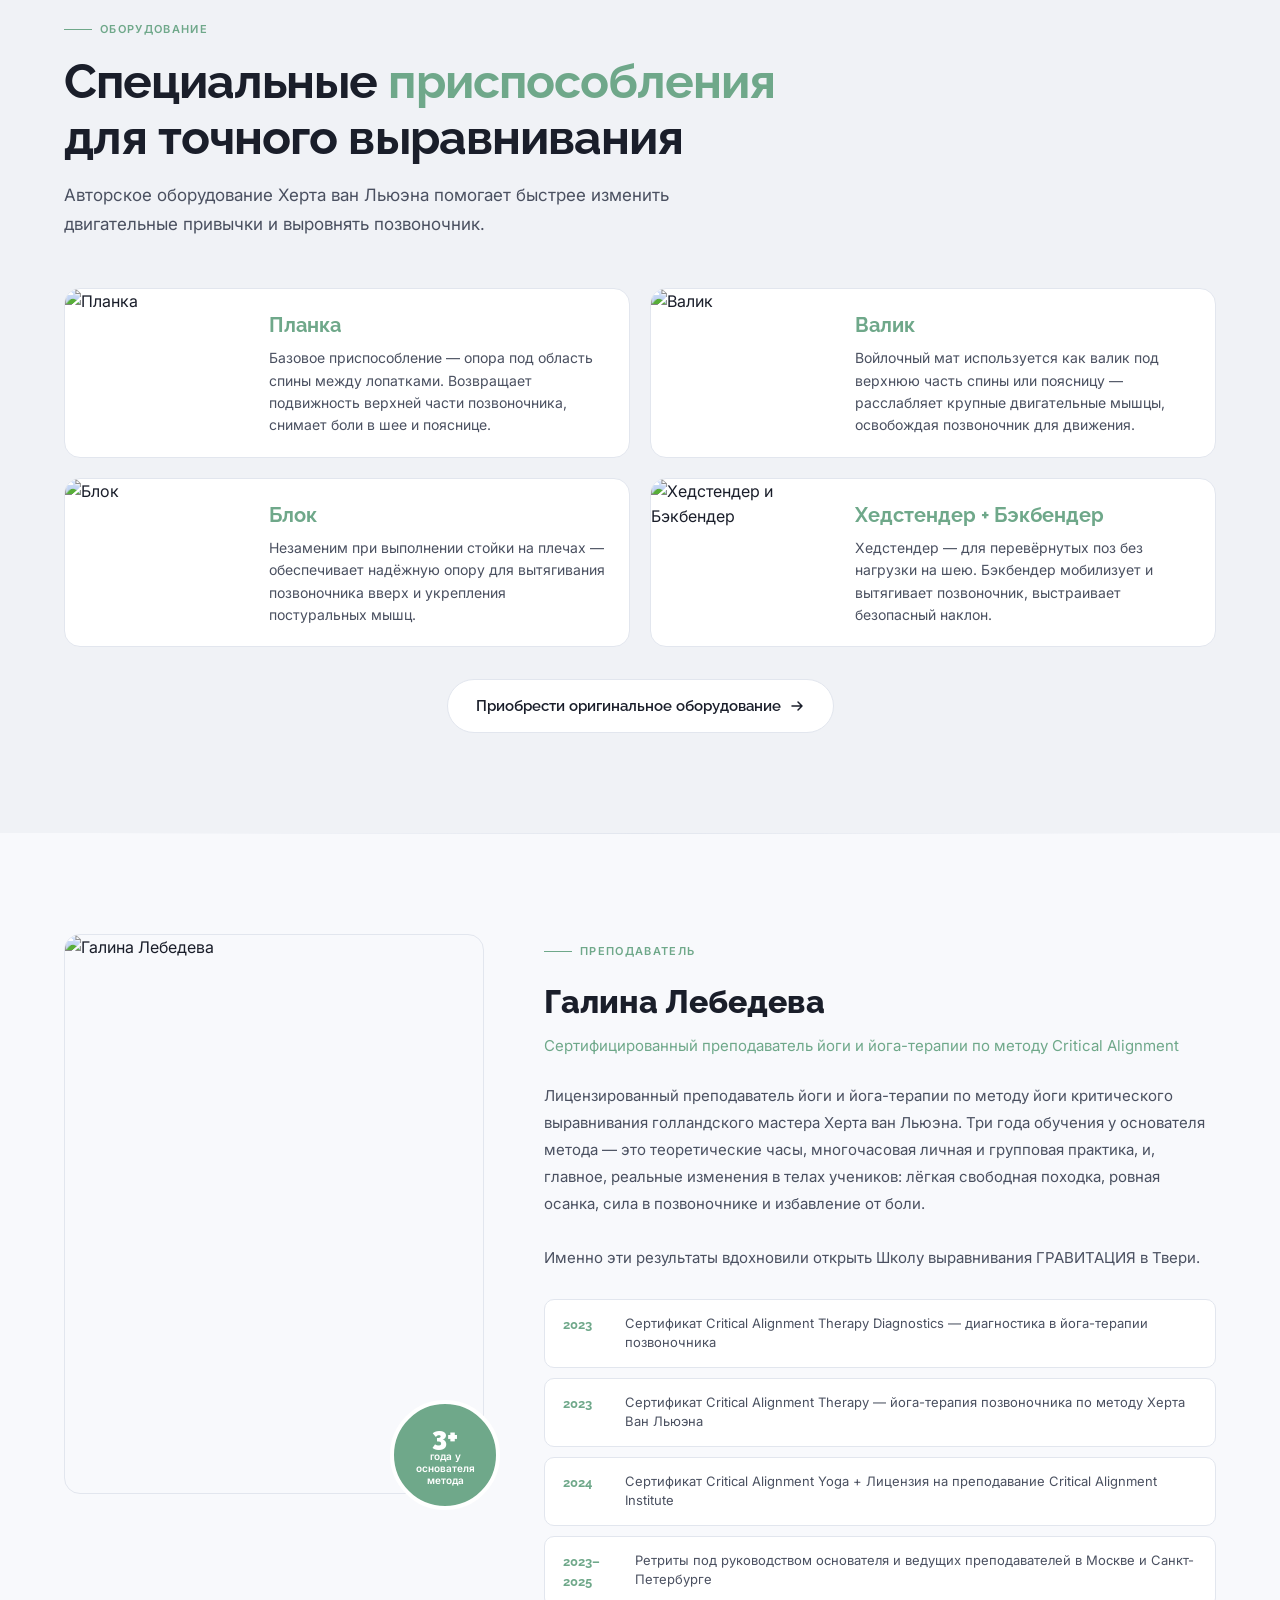
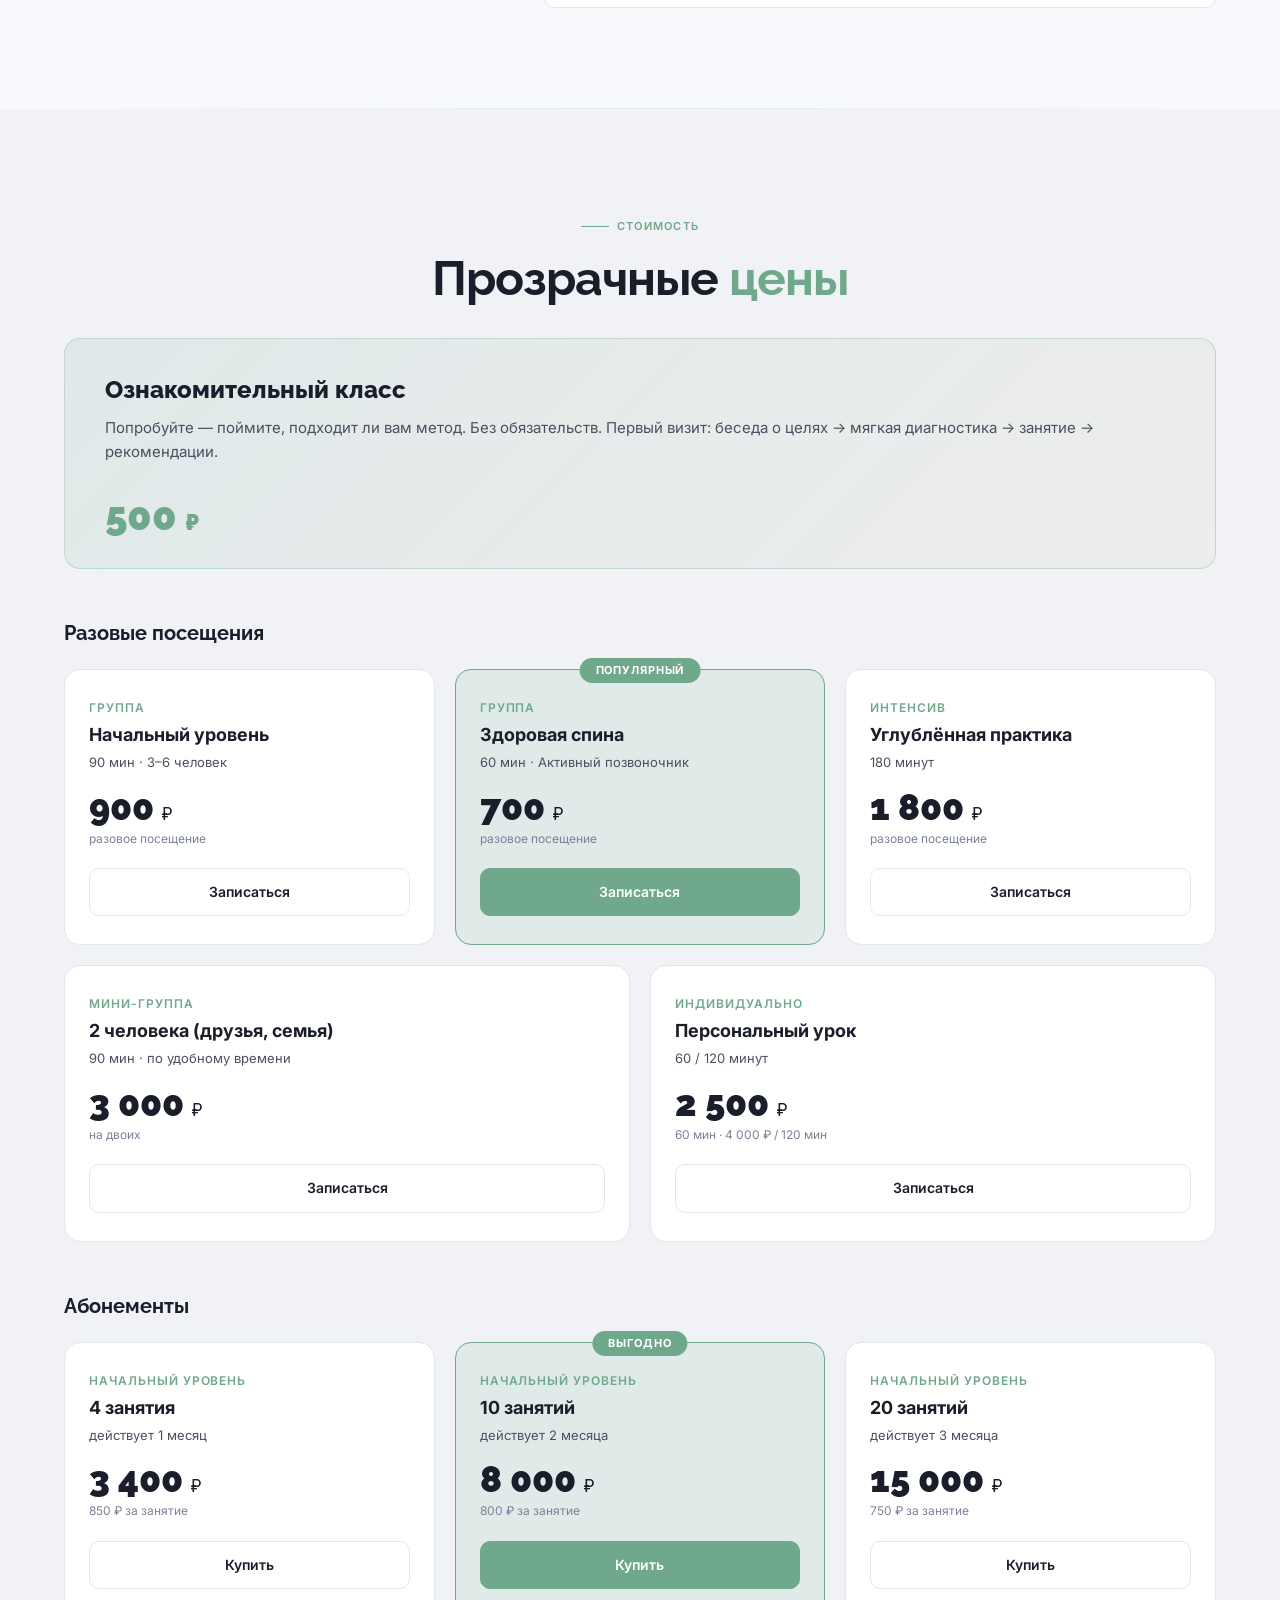
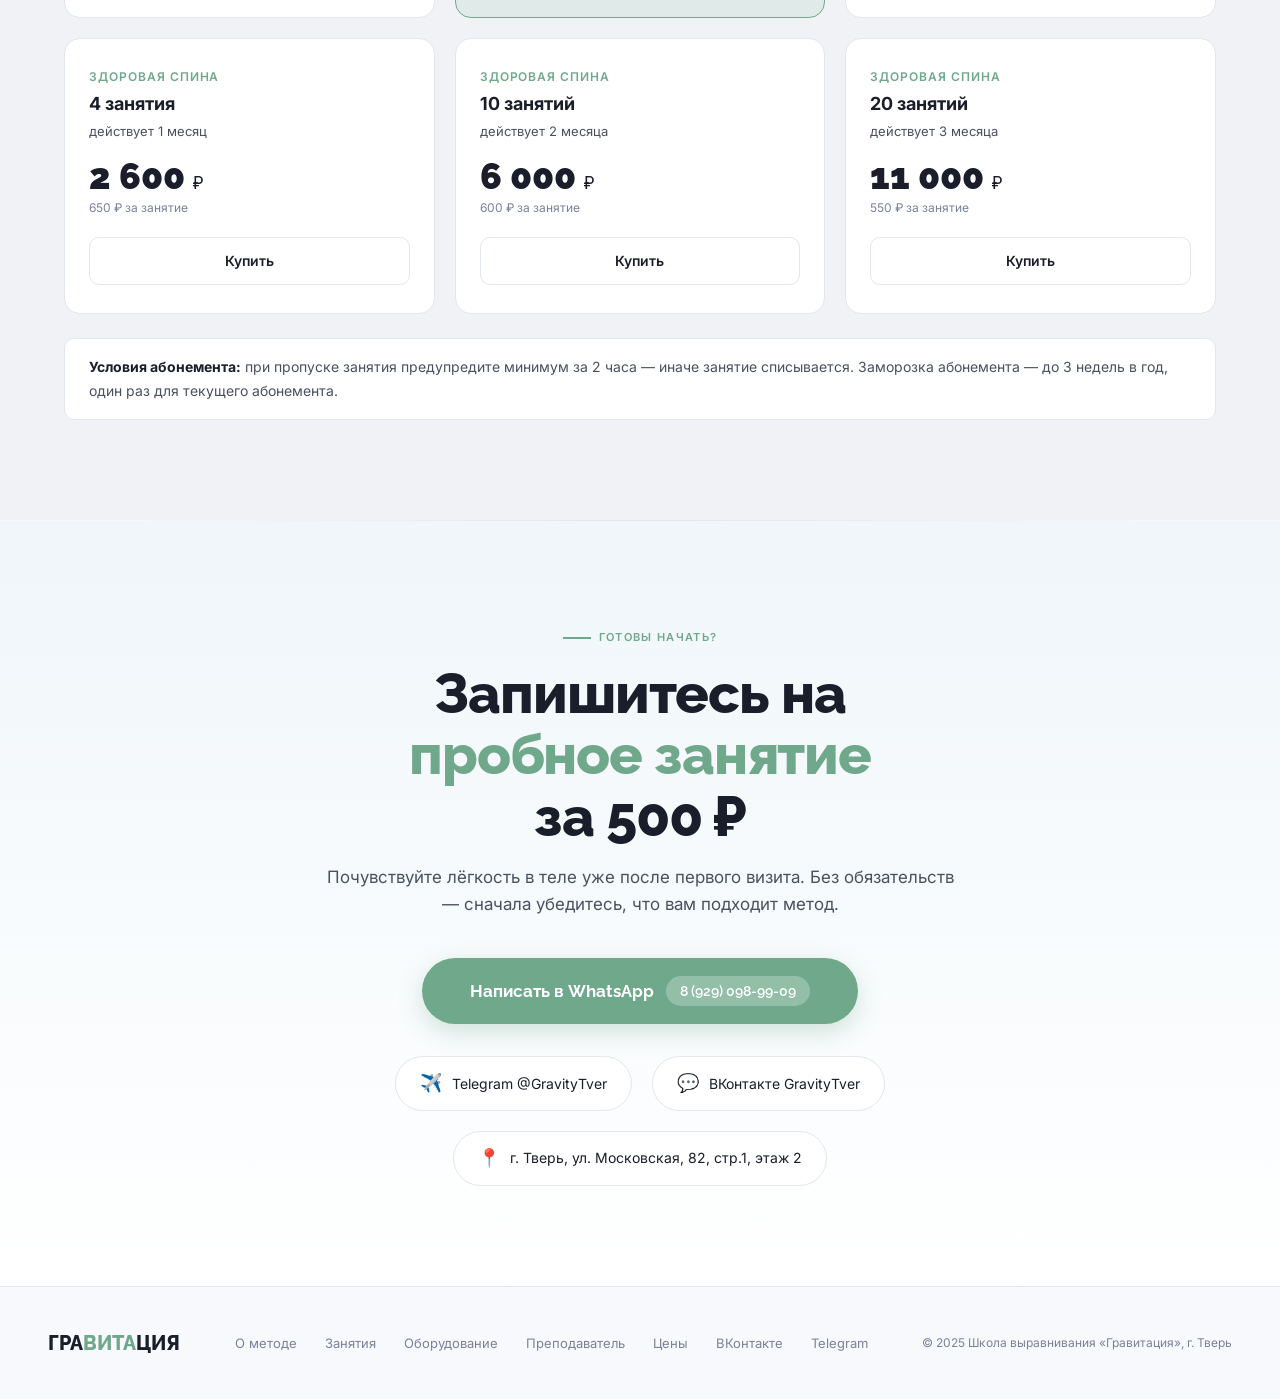
==== commit a6f10a73: "Update gravitacia-tver .html" ====
--- a/gravitacia-tver .html
+++ b/gravitacia-tver .html
@@ -1129,8 +1129,9 @@
       </div>
 
       <div class="why-visual reveal-right">
-        <img src="https://disk.yandex.ru/i/Zzeuf5SJe4OuOQ" alt="Занятие в студии Гравитация" loading="lazy">
-        <div class="why-visual-overlay"></div>
+        <img src="gravitaziya_logo-05.png" alt="Занятие в студии Гравитация" loading="lazy">
+        <div class="why-visual-overlay"></div> /br
+        
         <div class="why-visual-badge">
           <div class="why-visual-badge-title">Йога точного выравнивания</div>
           <div class="why-visual-badge-sub">Метод голландского мастера Херта ван Льюэна</div>
